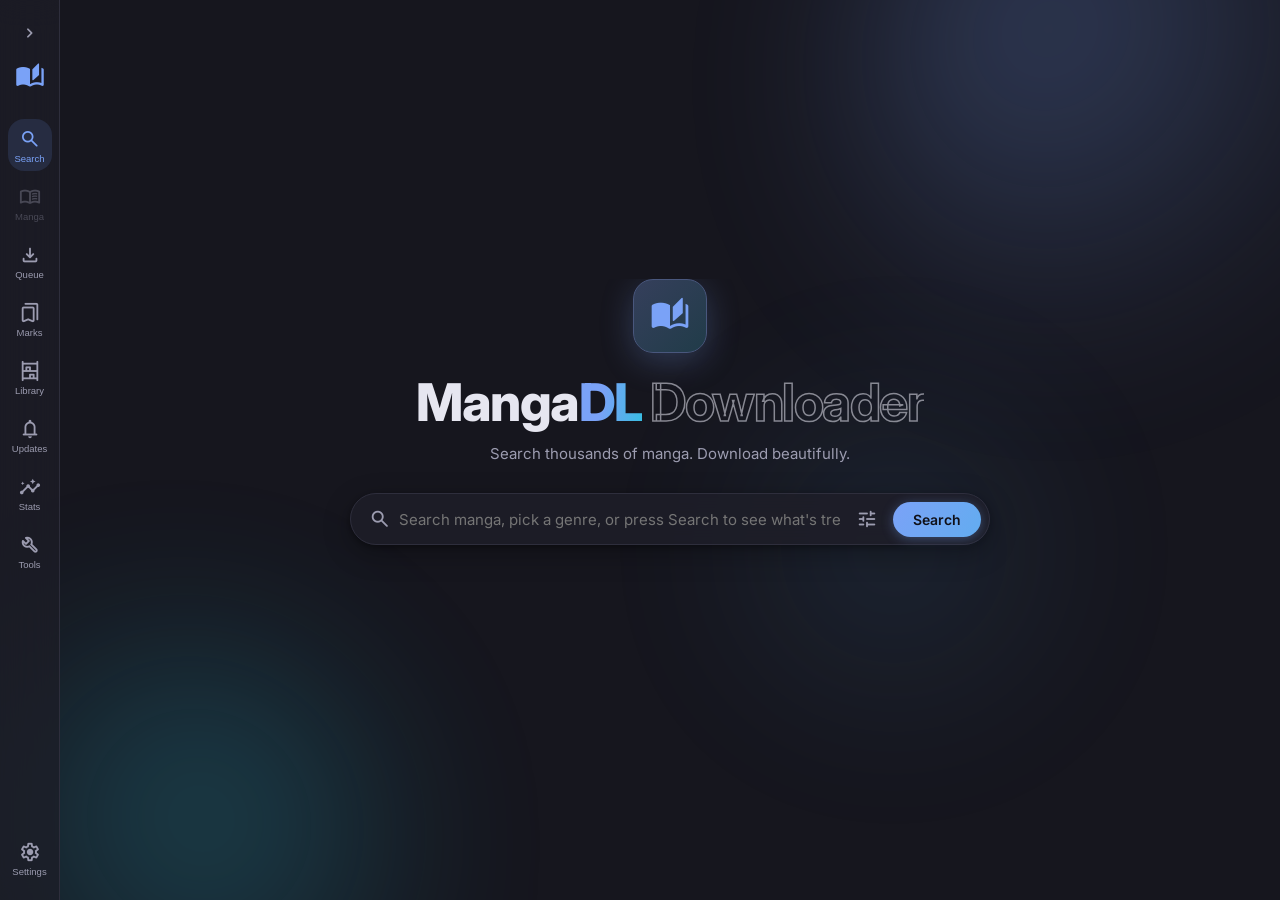
==== mangadl/gui/web/index.html @ 220485a6 "v1.4.10: make bookmark drag-and-drop actually work Dragging a bookmark did nothing. The HTML5 wiring" ====
<!DOCTYPE html>
<html lang="en" data-theme="midnight" data-accent="blue">
<head>
<meta charset="UTF-8">
<!-- Image CDNs (MangaDex especially) return a "read this at MangaDex"
     placeholder when the Referer is a file:// URL, which is exactly what
     the packaged GUI loads from. Verified: 59,480-byte placeholder vs the
     143,403-byte real cover. Sending no referrer restores the artwork. -->
<meta name="referrer" content="no-referrer">
<meta name="viewport" content="width=device-width, initial-scale=1.0">
<title>MangaDL</title>
<link rel="preconnect" href="https://fonts.googleapis.com">
<link rel="preconnect" href="https://fonts.gstatic.com" crossorigin>
<link href="https://fonts.googleapis.com/css2?family=Inter:wght@400;500;600;700;800&display=swap" rel="stylesheet">
<link href="https://fonts.googleapis.com/css2?family=Material+Symbols+Rounded:opsz,wght,FILL,GRAD@20..48,300..600,0..1,0" rel="stylesheet">
<link rel="stylesheet" href="style.css">
</head>
<body>

<!-- =============================================== LOCK SCREEN -->
<div class="lock-overlay lock-pending" id="lockOverlay">
  <div class="lock-box">
    <div class="lock-icon"><span class="material-symbols-rounded">lock</span></div>
    <h2 id="lockTitle">MangaDL is locked</h2>
    <p class="lock-sub" id="lockSub">Enter your passcode to continue</p>

    <div class="lock-field">
      <input type="password" id="lockInput" class="lock-input" placeholder="Passcode"
             autocomplete="off" spellcheck="false" autofocus>
      <button class="lock-eye" id="lockEyeBtn" type="button"
              title="Show passcode" aria-label="Show passcode">
        <span class="material-symbols-rounded" id="lockEyeIcon">visibility</span>
      </button>
    </div>
    <div class="lock-attempts hidden" id="lockAttempts"></div>

    <div class="lock-error" id="lockError"></div>
    <button class="btn btn-filled lock-btn" id="lockUnlockBtn">
      <span id="lockBtnText">Unlock</span>
    </button>
    <button class="text-btn" id="lockForgotBtn">Forgot passcode?</button>

    <div class="lock-recovery hidden" id="lockRecovery">
      <p class="lock-sub">Enter your recovery key and choose a new passcode.</p>
      <input type="text" id="recoveryKeyInput" class="lock-input"
             placeholder="XXXXX-XXXXX-XXXXX-XXXXX" autocomplete="off">
      <input type="password" id="recoveryNewInput" class="lock-input"
             placeholder="New passcode" autocomplete="off">
      <button class="btn btn-filled lock-btn" id="recoverBtn">Reset passcode</button>
      <button class="text-btn" id="recoverCancelBtn">Back</button>
    </div>
  </div>
</div>

<!-- ambient background: solid pastel-dark base + circular gradients + dot matrix -->
<div class="bg">
  <div class="bg-orb orb-1"></div>
  <div class="bg-orb orb-2"></div>
  <div class="bg-orb orb-3"></div>
  <canvas id="matrix"></canvas>
</div>

<nav class="rail" id="rail">
  <button class="rail-toggle" id="railToggle" title="Expand sidebar" aria-label="Expand sidebar">
    <span class="material-symbols-rounded">chevron_right</span>
  </button>
  <div class="rail-logo"><span class="material-symbols-rounded">auto_stories</span></div>
  <button class="rail-btn active" data-view="search" title="Search">
    <span class="material-symbols-rounded">search</span><span class="rail-label">Search</span>
  </button>
  <button class="rail-btn" data-view="manga" title="Manga" id="railManga" disabled>
    <span class="material-symbols-rounded">menu_book</span><span class="rail-label">Manga</span>
  </button>
  <button class="rail-btn" data-view="downloads" title="Downloads">
    <span class="material-symbols-rounded">download</span><span class="rail-label">Queue</span>
    <span class="rail-dot" id="railDot"></span>
  </button>
  <button class="rail-btn" data-view="bookmarks" title="Bookmarks">
    <span class="material-symbols-rounded">bookmarks</span><span class="rail-label">Marks</span>
  </button>
  <button class="rail-btn" data-view="library" title="Library">
    <span class="material-symbols-rounded">shelves</span><span class="rail-label">Library</span>
  </button>
  <button class="rail-btn" data-view="updates" title="Updates">
    <span class="material-symbols-rounded">notifications</span><span class="rail-label">Updates</span>
    <span class="rail-badge hidden" id="railUpdates">0</span>
  </button>
  <button class="rail-btn" data-view="insights" title="Insights">
    <span class="material-symbols-rounded">insights</span><span class="rail-label">Stats</span>
  </button>
  <button class="rail-btn" data-view="tools" title="Tools">
    <span class="material-symbols-rounded">build</span><span class="rail-label">Tools</span>
  </button>
  <div class="rail-spacer"></div>
  <button class="rail-btn" data-view="settings" title="Settings">
    <span class="material-symbols-rounded">settings</span><span class="rail-label">Settings</span>
  </button>
</nav>

<main class="content">

  <!-- ================================================== SEARCH VIEW -->
  <section class="view active" id="view-search">
    <div class="search-hero" id="searchHero">
      <div class="hero-title" id="heroTitle">
        <div class="hero-icon"><span class="material-symbols-rounded">auto_stories</span></div>
        <h1><span class="t-word w1">Manga</span><span class="t-word w2">DL</span> <span class="t-word w3 t-outline">Downloader</span></h1>
        <p class="subtitle">Search thousands of manga. Download beautifully.</p>
      </div>
      <div class="searchbar">
        <span class="material-symbols-rounded">search</span>
        <input id="searchInput" type="text" placeholder="Search manga, pick a genre, or press Search to see what's trending"
               autocomplete="off" spellcheck="false">
        <button class="icon-btn filter-toggle" id="filterToggle" title="Filters">
          <span class="material-symbols-rounded">tune</span>
          <span class="filter-dot hidden" id="filterDot"></span>
        </button>
        <button class="btn btn-filled" id="searchBtn">Search</button>
        <div class="suggest-box hidden" id="suggestBox"></div>
      </div>
      <div class="filters hidden" id="filtersRow">
        <select id="fSource" hidden>
          <option value="all">All sources</option>
        </select>
        <div class="filter-group">
          <span class="filter-label">Genre</span>
          <select id="fGenre">
            <option value="">Any genre</option>
          </select>
        </div>
        <div class="filter-group" id="genreMatchGroup" hidden>
          <span class="filter-label">Match</span>
          <select id="fGenreMatch">
            <option value="all">All genres</option>
            <option value="any">Any genre</option>
          </select>
        </div>
        <div class="filter-group" id="browseSortGroup" hidden>
          <span class="filter-label">Show</span>
          <select id="fBrowseSort">
            <option>Trending</option>
            <option>Popularity</option>
            <option>Latest Updates</option>
            <option>Recently Added</option>
            <option>Rating</option>
          </select>
        </div>
        <div class="filter-group" id="langGroup" hidden>
          <span class="filter-label">Language</span>
          <select id="fLanguage">
            <option value="en">English</option>
            <option value="es">Spanish</option>
            <option value="es-la">Spanish (LatAm)</option>
            <option value="fr">French</option>
            <option value="de">German</option>
            <option value="it">Italian</option>
            <option value="pt-br">Portuguese (BR)</option>
            <option value="ru">Russian</option>
            <option value="ja">Japanese</option>
            <option value="ko">Korean</option>
            <option value="zh">Chinese</option>
            <option value="id">Indonesian</option>
            <option value="vi">Vietnamese</option>
            <option value="th">Thai</option>
            <option value="ar">Arabic</option>
            <option value="pl">Polish</option>
            <option value="tr">Turkish</option>
          </select>
        </div>
        <div class="filter-group">
          <span class="filter-label">Sort</span>
          <select id="fSort">
            <option>Best Match</option>
            <option>Popularity</option>
            <option>Subscribers</option>
            <option>Recently Added</option>
            <option>Latest Updates</option>
            <option>Alphabet</option>
          </select>
          <button class="icon-btn order-btn" id="fOrder" title="Order" data-order="Ascending">
            <span class="material-symbols-rounded">arrow_upward</span>
          </button>
        </div>
        <div class="filter-group">
          <span class="filter-label">Status</span>
          <select id="fStatus">
            <option>Any</option>
            <option>Ongoing</option>
            <option>Complete</option>
            <option>Hiatus</option>
            <option>Canceled</option>
          </select>
        </div>
        <div class="filter-group">
          <span class="filter-label">Type</span>
          <select id="fType">
            <option>Any</option>
            <option>Manga</option>
            <option>Manhwa</option>
            <option>Manhua</option>
            <option>OEL</option>
          </select>
        </div>
        <div class="filter-group">
          <span class="filter-label">Official</span>
          <select id="fOfficial">
            <option>Any</option>
            <option value="True">Only official</option>
            <option value="False">Unofficial</option>
          </select>
        </div>
        <button class="text-btn" id="fReset">Reset</button>
      </div>
    </div>
    <div class="browse-head hidden" id="browseHead">
      <span class="material-symbols-rounded">local_fire_department</span>
      <span id="browseHeadText">Trending now</span>
      <div class="genre-chips" id="genreChips"></div>
    </div>
    <div class="picked-genres hidden" id="pickedGenres">
      <span class="pg-label">Genres</span>
      <div class="pg-list" id="pickedGenreList"></div>
      <button class="btn btn-tonal btn-sm" id="clearGenresBtn">Clear</button>
    </div>
    <div class="results-state" id="searchState"></div>
    <div class="results-grid" id="searchResults"></div>
    <div class="load-more-wrap">
      <button class="btn load-more hidden" id="loadMoreBtn">Load more</button>
    </div>
  </section>

  <!-- =================================================== MANGA VIEW -->
  <section class="view" id="view-manga">
    <div class="manga-loading" id="mangaLoading">
      <div class="spinner"></div>
      <p>Loading manga…</p>
    </div>

    <div class="manga-layout hidden" id="mangaLayout">
      <div class="manga-left">
        <div class="manga-cover-wrap"><img id="mangaCover" alt="cover"></div>
        <div class="manga-meta">
          <div class="title-row">
            <h2 id="mangaTitle"></h2>
            <button class="icon-btn bookmark-btn" id="watchBtn" title="Watch for new chapters">
              <span class="material-symbols-rounded" id="watchIcon">notifications_none</span>
            </button>
            <button class="icon-btn bookmark-btn" id="bookmarkBtn" title="Bookmark">
              <span class="material-symbols-rounded" id="bookmarkIcon">bookmark_add</span>
            </button>
          </div>
          <div class="source-note" id="mangaSourceNote">
            <span class="src-dot" id="mangaSourceDot"></span>
            <span class="src-text">from <b id="mangaSourceName"></b></span>
            <a class="src-link" id="mangaSourceLink" href="#" title="Open on the source site">
              <span class="material-symbols-rounded">open_in_new</span>
            </a>
          </div>
          <div class="meta-row" id="mangaAuthors"></div>
          <div class="adv-info hidden" id="mangaAdvanced"></div>
          <div class="chips" id="mangaTags"></div>
          <p class="manga-desc" id="mangaDesc"></p>
        </div>
      </div>

      <div class="manga-right">
        <div class="card">
          <div class="card-title">
            <span class="material-symbols-rounded">tune</span>
            Download options
          </div>

          <div class="opt-group">
            <label class="opt-label">Format</label>
            <div class="segmented" id="fmtSeg">
              <button data-value="cbz" class="active">CBZ</button>
              <button data-value="pdf">PDF</button>
              <button data-value="epub">EPUB</button>
              <button data-value="images">Images</button>
            </div>
          </div>

          <div class="opt-group" id="bundleGroup">
            <label class="opt-label">Bundling</label>
            <div class="segmented" id="bundleSeg">
              <button data-value="0" class="active">Single file</button>
              <button data-value="1">Per chapter</button>
              <button data-value="n">Every N chapters</button>
            </div>
            <div class="bundle-n hidden" id="bundleNWrap">
              <span class="material-symbols-rounded">library_books</span>
              <input type="number" id="bundleN" min="2" max="500" value="10">
              <span class="hint">chapters per file</span>
            </div>
          </div>

          <div class="opt-group">
            <label class="opt-label">Save to</label>
            <div class="path-row">
              <span class="material-symbols-rounded">folder</span>
              <input type="text" id="outputDir" spellcheck="false">
              <button class="icon-btn" id="browseBtn" title="Browse">
                <span class="material-symbols-rounded">folder_open</span>
              </button>
            </div>
          </div>

          <div class="dl-buttons">
            <button class="btn btn-filled btn-big" id="downloadBtn">
              <span class="material-symbols-rounded">download</span>
              <span id="downloadBtnLabel">Download all chapters</span>
            </button>
            <button class="btn btn-tonal btn-big" id="addCartBtn"
                    title="Queue this manga and keep browsing">
              <span class="material-symbols-rounded">add_shopping_cart</span>
              <span>Add to queue</span>
            </button>
          </div>
        </div>

        <div class="card">
          <div class="card-title">
            <span class="material-symbols-rounded">format_list_numbered</span>
            Chapters
            <span class="count-pill" id="chapterCount"></span>
            <span class="count-pill downloaded-pill hidden" id="downloadedCount"></span>
            <span class="flex-spacer"></span>
            <button class="text-btn" id="selectAllBtn">All</button>
            <button class="text-btn" id="selectNoneBtn">None</button>
            <button class="text-btn" id="selectNewBtn">New only</button>
            <button class="text-btn" id="selectLatestBtn">Latest</button>
            <button class="text-btn" id="selectInvertBtn" title="Invert selection">Invert</button>
          </div>
          <div class="range-row">
            <span class="material-symbols-rounded">tag</span>
            <input type="text" id="rangeInput" placeholder="Quick select: 1-20, 25, 30-40" spellcheck="false">
            <button class="btn btn-tonal" id="rangeApplyBtn">Apply</button>
          </div>
          <div class="range-row filter-row">
            <span class="material-symbols-rounded">filter_list</span>
            <input type="number" id="chMin" class="num-field" placeholder="Min" step="any">
            <span class="range-dash">to</span>
            <input type="number" id="chMax" class="num-field" placeholder="Max" step="any">
            <input type="text" id="chSearch" placeholder="Filter by name…" spellcheck="false">
            <select id="chSort" title="Sort order">
              <option value="desc">Newest first</option>
              <option value="asc">Oldest first</option>
            </select>
            <label class="mini-check" title="Hide chapters already downloaded">
              <input type="checkbox" id="chHideDl"><span>Hide downloaded</span>
            </label>
            <button class="text-btn" id="chFilterReset">Reset</button>
          </div>
          <div class="legend">
            <span class="legend-item"><span class="legend-dot dot-downloaded"></span>downloaded</span>
            <span class="legend-item"><span class="legend-dot dot-selected"></span>selected</span>
          </div>
          <div class="chapter-list" id="chapterList"></div>
        </div>
      </div>
    </div>
  </section>

  <!-- =============================================== DOWNLOADS VIEW -->
  <section class="view" id="view-downloads">
    <div class="dl-empty" id="dlEmpty">
      <span class="material-symbols-rounded">cloud_download</span>
      <p>No active downloads</p>
      <p class="hint">Pick a manga from Search to get started</p>
    </div>

    <div class="card" id="cartCard">
      <div class="card-title">
        <span class="material-symbols-rounded">shopping_cart</span>
        Download queue
        <span class="cart-count" id="cartCount">0</span>
        <button class="btn btn-tonal btn-sm cart-clear" id="cartClearBtn">
          <span class="material-symbols-rounded">clear_all</span> Clear queue
        </button>
      </div>
      <div class="cart-list" id="cartList"></div>
    </div>

    <div class="dl-active hidden" id="dlActive">
      <div class="card dl-header-card">
        <div class="dl-header">
          <div>
            <h2 id="dlTitle">–</h2>
            <p class="hint" id="dlStatus">Preparing…</p>
          </div>
          <div class="dl-actions">
            <button class="btn btn-tonal hidden" id="openFolderBtn">
              <span class="material-symbols-rounded">folder_open</span> Open folder
            </button>
            <button class="btn btn-danger" id="stopBtn">
              <span class="material-symbols-rounded">stop_circle</span> Stop
            </button>
          </div>
        </div>
        <div class="overall">
          <div class="overall-bar"><div class="overall-fill" id="overallFill"></div></div>
          <span class="overall-text" id="overallText">0 / 0</span>
        </div>
      </div>

      <div class="card">
        <div class="card-title">
          <span class="material-symbols-rounded">sync</span> Active chapters
        </div>
        <div class="active-chapters" id="activeChapters"></div>
      </div>

      <div class="card">
        <div class="card-title">
          <span class="material-symbols-rounded">receipt_long</span> Activity
        </div>
        <div class="log" id="dlLog"></div>
      </div>
    </div>
  </section>

  <!-- =============================================== BOOKMARKS VIEW -->
  <section class="view" id="view-bookmarks">
    <h1 class="view-heading"><span class="material-symbols-rounded heading-icon">bookmarks</span>Bookmarks</h1>
    <div class="dl-empty short hidden" id="bmEmpty">
      <span class="material-symbols-rounded">bookmark</span>
      <p>No bookmarks yet</p>
      <p class="hint">Open a manga and press the bookmark button</p>
    </div>
    <div class="bm-toolbar">
      <button class="btn btn-tonal btn-sm" id="newFolderBtn">
        <span class="material-symbols-rounded">create_new_folder</span> New folder
      </button>
      <span class="hint" id="bmHint">Drag a bookmark onto a folder to file it</span>
    </div>
    <div class="folder-grid" id="folderGrid"></div>
    <!-- Drop zones. Hidden until a drag begins, so they add no clutter but
         are always available the moment one starts. -->
    <div class="drop-zones" id="dropZones">
      <div class="drop-zone" id="rootDropZone">
        <span class="material-symbols-rounded">bookmarks</span>
        <span>Drop here for All bookmarks</span>
      </div>
      <div class="drop-zone" id="newFolderDropZone">
        <span class="material-symbols-rounded">create_new_folder</span>
        <span>Drop here for a new folder</span>
      </div>
    </div>
    <div class="folder-open hidden" id="folderOpen">
      <div class="fo-head">
        <button class="icon-btn" id="folderBackBtn" title="Back to all bookmarks">
          <span class="material-symbols-rounded">arrow_back</span>
        </button>
        <h2 id="folderOpenName"></h2>
        <span class="fo-count" id="folderOpenCount"></span>
        <button class="icon-btn" id="folderBlurBtn" title="Toggle blurred covers">
          <span class="material-symbols-rounded">blur_on</span>
        </button>
        <button class="icon-btn" id="folderLockBtn" title="Toggle folder lock">
          <span class="material-symbols-rounded">lock_open</span>
        </button>
        <button class="icon-btn" id="folderRenameBtn" title="Rename folder">
          <span class="material-symbols-rounded">edit</span>
        </button>
        <button class="icon-btn danger" id="folderDeleteBtn" title="Delete folder">
          <span class="material-symbols-rounded">delete</span>
        </button>
      </div>
      <div class="results-grid wide" id="folderItems"></div>
    </div>
    <div class="results-grid wide" id="bmGrid"></div>
  </section>

  <!-- ================================================= LIBRARY VIEW -->
  <section class="view" id="view-library">
    <h1 class="view-heading"><span class="material-symbols-rounded heading-icon">shelves</span>Library
      <span class="hint lib-path" id="libPath"></span>
    </h1>
    <div class="dl-empty short hidden" id="libEmpty">
      <span class="material-symbols-rounded">auto_stories</span>
      <p>Nothing downloaded yet</p>
      <p class="hint">Downloaded manga and chapters are tracked here</p>
    </div>
    <div class="lib-list" id="libList"></div>
  </section>

  <!-- ================================================ SETTINGS VIEW -->
  <!-- ================================================= UPDATES VIEW -->
  <section class="view" id="view-updates">
    <h1 class="view-heading">
      <span class="material-symbols-rounded heading-icon">notifications</span>Updates
      <button class="btn btn-filled head-action" id="checkUpdatesBtn">
        <span class="material-symbols-rounded">refresh</span>Check now
      </button>
    </h1>
    <p class="view-sub">Series you are watching. MangaDL checks every source in
      parallel and tells you what gained new chapters.</p>
    <div class="results-state" id="updatesState"></div>
    <div class="update-list" id="updatesList"></div>

    <h2 class="sub-heading">Watchlist</h2>
    <div class="watch-list" id="watchList"></div>
  </section>

  <!-- ================================================ INSIGHTS VIEW -->
  <section class="view" id="view-insights">
    <h1 class="view-heading">
      <span class="material-symbols-rounded heading-icon">insights</span>Insights
    </h1>
    <p class="view-sub">What you have downloaded, and how much of it.</p>

    <div class="stat-grid" id="insightTiles"></div>

    <div class="panel-row">
      <div class="card panel">
        <div class="card-title"><span class="material-symbols-rounded">lan</span> By source</div>
        <div class="bar-chart" id="sourceChart"></div>
      </div>
      <div class="card panel">
        <div class="card-title"><span class="material-symbols-rounded">calendar_month</span> Recent activity</div>
        <div class="spark" id="activityChart"></div>
      </div>
    </div>

    <div class="panel-row">
      <div class="card panel">
        <div class="card-title"><span class="material-symbols-rounded">local_library</span> Biggest series</div>
        <div class="rank-list" id="largestList"></div>
      </div>
      <div class="card panel">
        <div class="card-title"><span class="material-symbols-rounded">history</span> Recently downloaded</div>
        <div class="rank-list" id="recentList"></div>
      </div>
    </div>
  </section>

  <!-- =================================================== TOOLS VIEW -->
  <section class="view" id="view-tools">
    <h1 class="view-heading">
      <span class="material-symbols-rounded heading-icon">build</span>Tools
    </h1>
    <p class="view-sub">Disk maintenance, saved searches and source health.</p>

    <div class="tool-tabs" id="toolTabs">
      <button class="tool-tab active" data-tool="disk">Disk usage</button>
      <button class="tool-tab" data-tool="dupes">Duplicates</button>
      <button class="tool-tab" data-tool="orphans">Orphans</button>
      <button class="tool-tab" data-tool="moved">Moved files</button>
      <button class="tool-tab" data-tool="health">Source health</button>
      <button class="tool-tab" data-tool="history">History</button>
    </div>

    <div class="tool-panel active" id="tool-disk">
      <div class="tool-bar">
        <button class="btn" id="scanDiskBtn">
          <span class="material-symbols-rounded">hard_drive</span>Scan downloads
        </button>
        <span class="tool-note" id="diskNote"></span>
      </div>
      <div class="rank-list" id="diskList"></div>
    </div>

    <div class="tool-panel" id="tool-dupes">
      <div class="tool-bar">
        <button class="btn" id="scanDupesBtn">
          <span class="material-symbols-rounded">content_copy</span>Find duplicates
        </button>
        <span class="tool-note" id="dupeNote"></span>
      </div>
      <div class="dupe-list" id="dupeList"></div>
    </div>

    <div class="tool-panel" id="tool-orphans">
      <div class="tool-bar">
        <button class="btn" id="scanOrphansBtn">
          <span class="material-symbols-rounded">link_off</span>Find orphans
        </button>
        <span class="tool-note" id="orphanNote"></span>
      </div>
      <div class="rank-list" id="orphanList"></div>
    </div>

    <div class="tool-panel" id="tool-moved">
      <div class="tool-bar">
        <button class="btn" id="verifyLibBtn">
          <span class="material-symbols-rounded">fact_check</span>Check library
        </button>
        <button class="btn" id="findMovedBtn">
          <span class="material-symbols-rounded">travel_explore</span>Find moved folders
        </button>
        <button class="btn" id="rescanRootBtn">
          <span class="material-symbols-rounded">drive_folder_upload</span>Pick new downloads folder
        </button>
      </div>
      <p class="tool-note" style="margin:-6px 0 12px">
        Moved your downloads somewhere else? Point MangaDL at the new folder and
        it re-links the library instead of losing track of your files. Nothing
        is changed until you confirm.
      </p>
      <div class="rank-list" id="movedList"></div>
    </div>

    <div class="tool-panel" id="tool-health">
      <div class="tool-bar">
        <button class="btn" id="refreshHealthBtn">
          <span class="material-symbols-rounded">monitor_heart</span>Refresh
        </button>
        <span class="tool-note">Sources that fail repeatedly are skipped until they recover.</span>
      </div>
      <div class="rank-list" id="healthList"></div>
    </div>

    <div class="tool-panel" id="tool-history">
      <div class="tool-bar">
        <button class="btn danger" id="clearHistoryBtn">
          <span class="material-symbols-rounded">delete</span>Clear history
        </button>
        <span class="tool-note">Recent searches, newest first.</span>
      </div>
      <div class="rank-list" id="historyList"></div>
    </div>
  </section>

  <section class="view" id="view-settings">
    <h1 class="view-heading"><span class="material-symbols-rounded heading-icon">settings</span>Settings</h1>

    <!-- ------------------------------------------------ SOURCES -->
    <div class="card settings-card">
      <div class="card-title"><span class="material-symbols-rounded">lan</span> Sources &amp; ranking</div>
      <p class="hint" style="margin:-4px 0 12px">
        Drag to rank. Higher sources are preferred when the same series appears on
        several sites. Turn a source off to exclude its results entirely.
      </p>
      <ul class="source-rank" id="sourceRankList"></ul>
      <div class="setting-row">
        <div><label>Merge duplicates</label><p class="hint">Collapse the same series found on multiple sites into one result</p></div>
        <label class="switch"><input type="checkbox" id="setDedupe"><span></span></label>
      </div>
      <div class="setting-row">
        <div><label>Interleave results</label><p class="hint">Round-robin the sources instead of grouping them</p></div>
        <label class="switch"><input type="checkbox" id="setInterleave"><span></span></label>
      </div>
      <div class="setting-row">
        <div><label>Reset ranking</label><p class="hint">Restore the default order and re-enable every source</p></div>
        <button class="btn" id="resetSourcesBtn">Reset</button>
      </div>
    </div>

    <!-- ------------------------------------------------ SECURITY -->
    <div class="card settings-card">
      <div class="card-title"><span class="material-symbols-rounded">lock</span> Security</div>
      <p class="hint" style="margin:-4px 0 12px">
        A passcode gates this app's interface. It is not disk encryption — your
        downloaded files stay readable on disk.
      </p>

      <div class="setting-row">
        <div><label>App passcode</label><p class="hint" id="lockStateHint">Off</p></div>
        <label class="switch"><input type="checkbox" id="setLockEnabled"><span></span></label>
      </div>

      <div id="lockConfigRows" class="hidden">
        <div class="setting-row">
          <div><label>Auto-lock after</label><p class="hint">Lock again when idle. 0 = never</p></div>
          <div class="inline-field">
            <input type="number" id="setAutoLock" min="0" max="240" step="1" style="width:80px">
            <span class="hint">minutes</span>
          </div>
        </div>
        <div class="setting-row">
          <div><label>Lock on start</label><p class="hint">Ask for the passcode each time MangaDL opens</p></div>
          <label class="switch"><input type="checkbox" id="setLockOnStart"><span></span></label>
        </div>
        <div class="setting-row">
          <div><label>Blur covers when locked</label><p class="hint">Hide artwork behind the lock screen</p></div>
          <label class="switch"><input type="checkbox" id="setBlurCovers"><span></span></label>
        </div>
        <div class="setting-row">
          <div><label>Hint</label><p class="hint">Shown on the lock screen. Keep it vague</p></div>
          <input type="text" id="setLockHint" placeholder="optional" style="width:230px">
        </div>
        <div class="setting-row">
          <div><label>Change passcode</label><p class="hint">Requires your current passcode</p></div>
          <button class="btn" id="changePassBtn">Change</button>
        </div>
      </div>
    </div>

    <!-- ------------------------------------------------ FILTERS -->
    <div class="card settings-card">
      <div class="card-title"><span class="material-symbols-rounded">filter_alt</span> Content filters</div>
      <div class="setting-row">
        <div><label>Safe mode</label><p class="hint">Drop adult-rated results where the source reports a rating</p></div>
        <label class="switch"><input type="checkbox" id="setSafeMode"><span></span></label>
      </div>
      <div class="setting-row">
        <div><label>Hide results without covers</label><p class="hint">Usually low-quality or placeholder entries</p></div>
        <label class="switch"><input type="checkbox" id="setHideNoCover"><span></span></label>
      </div>
      <div class="setting-row">
        <div><label>Chapter count</label><p class="hint">Hide series outside this range. 0 = no limit</p></div>
        <div class="inline-field">
          <input type="number" id="setMinChapters" min="0" step="1" placeholder="Min" style="width:88px">
          <span class="range-dash">to</span>
          <input type="number" id="setMaxChapters" min="0" step="1" placeholder="Max" style="width:88px">
        </div>
      </div>
      <div class="setting-row">
        <div><label>Blocked tags</label><p class="hint">Comma separated, e.g. Doujinshi, Ecchi</p></div>
        <input type="text" id="setBlockedTags" placeholder="none" style="width:230px">
      </div>
      <div class="setting-row">
        <div><label>Blocked title words</label><p class="hint">Hide results whose title contains these</p></div>
        <input type="text" id="setBlockedTitles" placeholder="none" style="width:230px">
      </div>
    </div>

    <!-- ------------------------------------------------ STATS -->
    <div class="card settings-card">
      <div class="card-title"><span class="material-symbols-rounded">insights</span> Statistics</div>
      <div class="stat-grid" id="statGrid"></div>
      <div class="setting-row">
        <div><label>Export library</label><p class="hint">Save your library as JSON, CSV or Markdown</p></div>
        <div class="inline-field">
          <button class="btn" data-export="json">JSON</button>
          <button class="btn" data-export="csv">CSV</button>
          <button class="btn" data-export="md">Markdown</button>
        </div>
      </div>
      <div class="setting-row">
        <div><label>Import library</label><p class="hint">Merge a previously exported JSON file</p></div>
        <button class="btn" id="importLibBtn">Import</button>
      </div>
      <div class="setting-row">
        <div><label>Reset statistics</label><p class="hint">Clear all counters</p></div>
        <button class="btn danger" id="resetStatsBtn">Reset</button>
      </div>
    </div>

    <div class="card settings-card">
      <div class="card-title"><span class="material-symbols-rounded">palette</span> Appearance</div>
      <div class="setting-row">
        <div><label>Theme</label><p class="hint">Pastel dark bases and a light option</p></div>
        <div class="theme-grid" id="themeGrid">
          <button class="theme-swatch" data-theme="midnight" title="Midnight"><span class="sw" style="background:#16161e"></span>Midnight</button>
          <button class="theme-swatch" data-theme="mocha" title="Mocha"><span class="sw" style="background:#1e1e2e"></span>Mocha</button>
          <button class="theme-swatch" data-theme="forest" title="Forest"><span class="sw" style="background:#151b17"></span>Forest</button>
          <button class="theme-swatch" data-theme="plum" title="Plum"><span class="sw" style="background:#1d1520"></span>Plum</button>
          <button class="theme-swatch" data-theme="ocean" title="Ocean"><span class="sw" style="background:#0f1a20"></span>Ocean</button>
          <button class="theme-swatch" data-theme="light" title="Light"><span class="sw" style="background:#fafafa;border:1px solid #ddd"></span>Light</button>
        </div>
      </div>
      <div class="setting-row">
        <div><label>Accent</label><p class="hint">Highlight color</p></div>
        <div class="accent-grid" id="accentGrid">
          <button class="accent-dot" data-accent="blue" style="background:#7aa2f7"></button>
          <button class="accent-dot" data-accent="violet" style="background:#bb9af7"></button>
          <button class="accent-dot" data-accent="teal" style="background:#73daca"></button>
          <button class="accent-dot" data-accent="rose" style="background:#f7768e"></button>
          <button class="accent-dot" data-accent="amber" style="background:#e0af68"></button>
          <button class="accent-dot" data-accent="mint" style="background:#9ece6a"></button>
        </div>
      </div>
      <div class="setting-row">
        <div><label>Animations</label><p class="hint">Transitions, hover motion and glow</p></div>
        <label class="switch"><input type="checkbox" id="setAnimations"><span></span></label>
      </div>
      <div class="setting-row">
        <div><label>Square corners</label><p class="hint">Turn off all corner rounding</p></div>
        <label class="switch"><input type="checkbox" id="setCorners"><span></span></label>
      </div>
      <div class="setting-row">
        <div><label>Dot matrix background</label><p class="hint">Animated ambient dots behind the UI</p></div>
        <label class="switch"><input type="checkbox" id="setMatrix"><span></span></label>
      </div>
    </div>

    <div class="card settings-card">
      <div class="card-title"><span class="material-symbols-rounded">folder</span> Downloads</div>
      <div class="setting-row">
        <div><label>Output directory</label><p class="hint">Where manga folders are created</p></div>
        <div class="path-row slim">
          <input type="text" id="setOutputDir" spellcheck="false">
          <button class="icon-btn" id="setBrowseBtn"><span class="material-symbols-rounded">folder_open</span></button>
        </div>
      </div>
      <div class="setting-row">
        <div><label>Default format</label><p class="hint">Used for new downloads</p></div>
        <div class="segmented small" id="setFmtSeg">
          <button data-value="cbz">CBZ</button>
          <button data-value="pdf">PDF</button>
          <button data-value="epub">EPUB</button>
          <button data-value="images">Images</button>
        </div>
      </div>
      <div class="setting-row">
        <div><label>Keep raw images</label><p class="hint">Keep page images after packaging</p></div>
        <label class="switch"><input type="checkbox" id="setKeepImages"><span></span></label>
      </div>
      <div class="setting-row">
        <div><label>Open folder when done</label><p class="hint">Open the manga folder after a download finishes</p></div>
        <label class="switch"><input type="checkbox" id="setOpenWhenDone"><span></span></label>
      </div>
      <div class="setting-row">
        <div><label>Confirm large downloads</label><p class="hint">Ask before downloading many chapters</p></div>
        <label class="switch"><input type="checkbox" id="setConfirmLarge"><span></span></label>
      </div>
      <div class="setting-row">
        <div><label>Large download threshold</label><p class="hint">Chapters that count as "large"</p></div>
        <div class="stepper" data-target="setLargeThreshold" data-step="25">
          <button class="icon-btn step-down"><span class="material-symbols-rounded">remove</span></button>
          <input type="number" id="setLargeThreshold" min="25" max="1000" step="25" value="100">
          <button class="icon-btn step-up"><span class="material-symbols-rounded">add</span></button>
        </div>
      </div>
    </div>

    <div class="card settings-card">
      <div class="card-title"><span class="material-symbols-rounded">badge</span> File naming</div>
      <p class="hint naming-hint">Placeholders: <code>{title}</code>, <code>{chapter}</code>, <code>{start}</code>, <code>{end}</code>. Extension is added automatically.</p>
      <div class="setting-row">
        <div><label>Single file</label><p class="hint">Everything bundled into one file</p></div>
        <div class="path-row slim"><input type="text" id="setNameSingle" spellcheck="false" placeholder="{title}"></div>
      </div>
      <div class="setting-row">
        <div><label>Per chapter</label><p class="hint">One file per chapter</p></div>
        <div class="path-row slim"><input type="text" id="setNameChapter" spellcheck="false" placeholder="{title} - Chapter {chapter}"></div>
      </div>
      <div class="setting-row">
        <div><label>Chapter range</label><p class="hint">Bundles of N chapters</p></div>
        <div class="path-row slim"><input type="text" id="setNameRange" spellcheck="false" placeholder="{title} - Chapters {start}-{end}"></div>
      </div>
      <div class="setting-row">
        <div><label>Preview</label><p class="hint" id="namingPreview"></p></div>
      </div>
    </div>

    <div class="card settings-card">
      <div class="card-title"><span class="material-symbols-rounded">import_contacts</span> Reader</div>
      <div class="setting-row">
        <div><label>Reader executable</label><p class="hint">Path to Readest (or any reader). Used by the "open in reader" button in Library. Empty = system default app.</p></div>
        <div class="path-row slim">
          <input type="text" id="setReaderPath" spellcheck="false" placeholder="e.g. C:\Program Files\Readest\Readest.exe">
          <button class="icon-btn" id="setReaderBrowseBtn"><span class="material-symbols-rounded">file_open</span></button>
        </div>
      </div>
    </div>

    <div class="card settings-card">
      <div class="card-title"><span class="material-symbols-rounded">speed</span> Performance</div>
      <div class="setting-row">
        <div><label>Result columns</label><p class="hint">0 = fit automatically to the window</p></div>
        <div class="stepper" data-target="setColumns">
          <button class="icon-btn step-down"><span class="material-symbols-rounded">remove</span></button>
          <input type="number" id="setColumns" min="0" max="14" value="0">
          <button class="icon-btn step-up"><span class="material-symbols-rounded">add</span></button>
        </div>
      </div>
      <div class="setting-row">
        <div><label>Advanced info</label><p class="hint">Show year, status, authors and demographic on the manga page</p></div>
        <label class="switch"><input type="checkbox" id="setAdvanced"><span></span></label>
      </div>
      <div class="setting-row">
        <div><label>Strict chapter range</label><p class="hint">Also hide results whose chapter count is unknown</p></div>
        <label class="switch"><input type="checkbox" id="setStrictRange"><span></span></label>
      </div>
      <div class="setting-row">
        <div><label>Concurrent manga</label><p class="hint">Separate manga downloading at once (1–5)</p></div>
        <div class="stepper" data-target="setMaxJobs">
          <button class="icon-btn step-down"><span class="material-symbols-rounded">remove</span></button>
          <input type="number" id="setMaxJobs" min="1" max="5" value="2">
          <button class="icon-btn step-up"><span class="material-symbols-rounded">add</span></button>
        </div>
      </div>
      <div class="setting-row">
        <div><label>Concurrent chapters</label><p class="hint">Chapters downloaded in parallel (1–8)</p></div>
        <div class="stepper" data-target="setChapterWorkers">
          <button class="icon-btn step-down"><span class="material-symbols-rounded">remove</span></button>
          <input type="number" id="setChapterWorkers" min="1" max="8" value="3">
          <button class="icon-btn step-up"><span class="material-symbols-rounded">add</span></button>
        </div>
      </div>
      <div class="setting-row">
        <div><label>Images per chapter</label><p class="hint">Parallel image downloads (1–10)</p></div>
        <div class="stepper" data-target="setImageWorkers">
          <button class="icon-btn step-down"><span class="material-symbols-rounded">remove</span></button>
          <input type="number" id="setImageWorkers" min="1" max="10" value="6">
          <button class="icon-btn step-up"><span class="material-symbols-rounded">add</span></button>
        </div>
      </div>
      <div class="setting-row">
        <div><label>Delay between chapters</label><p class="hint">Seconds; increase if rate limited</p></div>
        <div class="stepper" data-target="setDelay">
          <button class="icon-btn step-down"><span class="material-symbols-rounded">remove</span></button>
          <input type="number" id="setDelay" min="0" max="10" step="0.5" value="0.5">
          <button class="icon-btn step-up"><span class="material-symbols-rounded">add</span></button>
        </div>
      </div>
      <div class="setting-row">
        <div><label>Retries per image</label><p class="hint">Attempts before a page is marked failed (1–10)</p></div>
        <div class="stepper" data-target="setRetries">
          <button class="icon-btn step-down"><span class="material-symbols-rounded">remove</span></button>
          <input type="number" id="setRetries" min="1" max="10" value="5">
          <button class="icon-btn step-up"><span class="material-symbols-rounded">add</span></button>
        </div>
      </div>
    </div>

    <div class="card settings-card">
      <div class="card-title"><span class="material-symbols-rounded">description</span> Logs</div>
      <div class="setting-row">
        <div><label>Log file</label><p class="hint" id="logInfo">~/.mangadl/logs/mangadl.log</p></div>
        <div class="log-actions">
          <button class="btn btn-tonal" id="exportLogBtn"><span class="material-symbols-rounded">download</span> Export log</button>
          <button class="icon-btn" id="clearLogBtn" title="Clear log"><span class="material-symbols-rounded">delete</span></button>
        </div>
      </div>
    </div>

    <div class="card settings-card">
      <div class="card-title"><span class="material-symbols-rounded">database</span> Data</div>
      <div class="setting-row">
        <div><label>Library file</label><p class="hint" id="dataLibPath">~/.mangadl/library.json</p></div>
        <button class="btn btn-tonal" id="clearLibBtn"><span class="material-symbols-rounded">delete</span> Clear library</button>
      </div>
      <div class="setting-row">
        <div><label>Bookmarks file</label><p class="hint">~/.mangadl/bookmarks.json</p></div>
        <button class="btn btn-tonal" id="clearBmBtn"><span class="material-symbols-rounded">delete</span> Clear bookmarks</button>
      </div>
    </div>

    <div class="card settings-card">
      <div class="card-title">
        <span class="material-symbols-rounded">keyboard</span> Keyboard shortcuts
      </div>
      <p class="hint settings-note">
        Shortcuts are ignored while you are typing in a field, and while the
        lock screen is up.
      </p>
      <div class="sc-body" id="settingsShortcuts"></div>
    </div>

    <div class="settings-save">
      <button class="btn btn-filled" id="saveSettingsBtn">
        <span class="material-symbols-rounded">save</span> Save settings
      </button>
      <span class="hint saved-flash hidden" id="savedFlash">Saved</span>
    </div>
  </section>

</main>

<div class="toast hidden" id="toast"></div>

<!-- crash-resume banner -->
<div class="resume-banner hidden" id="resumeBanner">
  <span class="material-symbols-rounded rb-icon">history</span>
  <div class="rb-text">
    <strong>Interrupted download found</strong>
    <span id="resumeInfo"></span>
  </div>
  <button class="btn btn-filled btn-mini" id="resumeYesBtn">
    <span class="material-symbols-rounded">resume</span> Resume
  </button>
  <button class="btn btn-tonal btn-mini" id="resumeNoBtn">Dismiss</button>
</div>

<div class="modal-backdrop hidden" id="modalBackdrop">
  <div class="modal">
    <div class="modal-title" id="modalTitle">Confirm</div>
    <div class="modal-body" id="modalBody"></div>
    <input type="text" class="modal-input hidden" id="modalInput">
    <div class="modal-actions">
      <button class="btn btn-tonal" id="modalCancel">Cancel</button>
      <button class="btn btn-filled" id="modalOk">Continue</button>
    </div>
  </div>
</div>

<!-- ============================================ FOLDER PICKER -->
<div class="fp-overlay hidden" id="folderPicker">
  <div class="fp-panel">
    <div class="fp-head">
      <span class="material-symbols-rounded">folder</span>
      <h2 id="fpTitle">Save bookmark to</h2>
    </div>
    <div class="fp-list" id="fpList"></div>
    <div class="fp-new">
      <input type="text" id="fpNewName" placeholder="New folder name">
      <button class="btn btn-tonal btn-sm" id="fpCreate">Create</button>
    </div>
    <div class="fp-actions">
      <button class="btn btn-tonal" id="fpCancel">Cancel</button>
      <button class="btn btn-filled" id="fpRoot">Just bookmark it</button>
    </div>
  </div>
</div>

<!-- =============================================== SHORTCUTS -->
<div class="sc-overlay hidden" id="shortcutsOverlay">
  <div class="sc-panel">
    <div class="sc-head">
      <span class="material-symbols-rounded">keyboard</span>
      <h2>Keyboard shortcuts</h2>
      <button class="icon-btn" id="shortcutsClose" title="Close">
        <span class="material-symbols-rounded">close</span>
      </button>
    </div>
    <div class="sc-body" id="shortcutsBody"></div>
    <p class="sc-foot">Shortcuts are ignored while typing in a field.</p>
  </div>
</div>

<script src="dropdown.js"></script>
<script src="app.js"></script>
</body>
</html>
---- mangadl/gui/web/style.css ----
/* MangaDL - pastel dark UI with ambient gradients */

:root {
  /* Radius scale. Corner rounding had drifted to 13 different ad-hoc values
     (6, 7, 8, 9, 10, 12, 13, 14px...), which read as inconsistent across
     settings. Everything now snaps to these four steps. */
  --radius-sm: 8px;    /* chips, small inputs, list rows */
  --radius-md: 12px;   /* buttons, fields, tiles */
  --radius-lg: 16px;   /* cards, panels */
  --radius-xl: 20px;   /* modals, overlays */
  --radius: var(--radius-lg);

  /* Content width ceilings. Views used to sit in a fixed 1080px column and
     centre themselves, which wasted 42% of the content area at 1920px and
     57% at 2560px while never showing more than 6 columns of results. These
     are ceilings, not fixed widths: content now fills the window and gains
     columns, but stays readable on an ultra-wide monitor. */
  --content-max: 2200px;      /* card grids -- gain columns freely */
  --content-wide: 1400px;     /* lists and the download panel */
  --content-narrow: 980px;    /* settings forms, kept scannable */

  --dur: .18s;
}

/* ------------------------------------------------------------- themes */
/* Pastel-dark solid bases; orbs derive from the accent color. */

[data-theme="midnight"] {
  --bg: #16161e; --surface: #1e1e28; --surface-2: #262632; --border: #2e2e3c;
  --text: #e6e6f0; --text-2: #9c9cb0;
  --shadow: 0 2px 6px rgba(0,0,0,.35), 0 8px 28px rgba(0,0,0,.28);
  --matrix-dot: 255,255,255;
}
[data-theme="mocha"] {
  --bg: #1e1e2e; --surface: #27273a; --surface-2: #303048; --border: #3a3a52;
  --text: #cdd6f4; --text-2: #9aa0c0;
  --shadow: 0 2px 6px rgba(0,0,0,.35), 0 8px 28px rgba(0,0,0,.28);
  --matrix-dot: 205,214,244;
}
[data-theme="forest"] {
  --bg: #151b17; --surface: #1d2620; --surface-2: #26332a; --border: #2f4034;
  --text: #dcebe0; --text-2: #93a998;
  --shadow: 0 2px 6px rgba(0,0,0,.35), 0 8px 28px rgba(0,0,0,.28);
  --matrix-dot: 220,235,224;
}
[data-theme="plum"] {
  --bg: #1d1520; --surface: #271d2c; --surface-2: #322538; --border: #3e2f45;
  --text: #ecdff0; --text-2: #a992b3;
  --shadow: 0 2px 6px rgba(0,0,0,.35), 0 8px 28px rgba(0,0,0,.28);
  --matrix-dot: 236,223,240;
}
[data-theme="ocean"] {
  --bg: #0f1a20; --surface: #16242c; --surface-2: #1e2f3a; --border: #273b48;
  --text: #d9e8f0; --text-2: #8fa8b8;
  --shadow: 0 2px 6px rgba(0,0,0,.35), 0 8px 28px rgba(0,0,0,.28);
  --matrix-dot: 217,232,240;
}
[data-theme="light"] {
  --bg: #fafafa; --surface: #ffffff; --surface-2: #f0f1f4; --border: #e3e5e9;
  --text: #1c1d1f; --text-2: #5f6368;
  --shadow: 0 1px 3px rgba(0,0,0,.07), 0 4px 14px rgba(0,0,0,.05);
  --matrix-dot: 30,30,40;
}

/* ------------------------------------------------------------- accents */

[data-accent="blue"]   { --accent: #7aa2f7; --accent-2: #2ac3de; }
[data-accent="violet"] { --accent: #bb9af7; --accent-2: #7aa2f7; }
[data-accent="teal"]   { --accent: #73daca; --accent-2: #7aa2f7; }
[data-accent="rose"]   { --accent: #f7768e; --accent-2: #bb9af7; }
[data-accent="amber"]  { --accent: #e0af68; --accent-2: #f7768e; }
[data-accent="mint"]   { --accent: #9ece6a; --accent-2: #73daca; }

[data-theme="light"] { --accent-text: #ffffff; }
:root, [data-theme] { --accent-text: #101018; }
[data-theme="light"][data-accent="blue"]   { --accent: #2962ff; --accent-2: #00b0ff; --accent-text: #fff; }
[data-theme="light"][data-accent="violet"] { --accent: #7c4dff; --accent-2: #2962ff; --accent-text: #fff; }
[data-theme="light"][data-accent="teal"]   { --accent: #00897b; --accent-2: #2962ff; --accent-text: #fff; }
[data-theme="light"][data-accent="rose"]   { --accent: #e91e63; --accent-2: #7c4dff; --accent-text: #fff; }
[data-theme="light"][data-accent="amber"]  { --accent: #ef6c00; --accent-2: #e91e63; --accent-text: #fff; }
[data-theme="light"][data-accent="mint"]   { --accent: #2e7d32; --accent-2: #00897b; --accent-text: #fff; }

:root {
  --accent-soft: color-mix(in srgb, var(--accent) 16%, var(--bg));
  --danger: #f38ba8;
  --danger-soft: color-mix(in srgb, #f38ba8 16%, var(--bg));
  --ok: #a6e3a1;
  --ok-soft: color-mix(in srgb, #a6e3a1 14%, var(--surface));
}
[data-theme="light"] {
  --danger: #d32f2f; --ok: #2e7d32;
  --danger-soft: color-mix(in srgb, #d32f2f 10%, var(--bg));
  --ok-soft: color-mix(in srgb, #2e7d32 10%, var(--surface));
}

/* no-animation mode */
[data-anim="off"] * { transition: none !important; animation: none !important; }

* { margin: 0; padding: 0; box-sizing: border-box; }
html, body { height: 100%; }

body {
  font-family: 'Inter', system-ui, -apple-system, sans-serif;
  background: var(--bg);
  color: var(--text);
  display: flex;
  overflow: hidden;
  font-size: 14px;
  -webkit-font-smoothing: antialiased;
}

.material-symbols-rounded {
  font-variation-settings: 'FILL' 0, 'wght' 400, 'GRAD' 0, 'opsz' 24;
  font-size: 22px;
  user-select: none;
}

.hidden { display: none !important; }
.flex-spacer { flex: 1; }
.hint { color: var(--text-2); font-size: 12.5px; }

/* ------------------------------------------------- ambient background */

.bg { position: fixed; inset: 0; z-index: 0; pointer-events: none; overflow: hidden; }

.bg-orb {
  position: absolute;
  border-radius: 50%;
  filter: blur(90px);
  opacity: .30;
  will-change: transform;
}
[data-theme="light"] .bg-orb { opacity: .14; }

.orb-1 {
  width: 560px; height: 560px;
  top: -180px; right: -120px;
  background: radial-gradient(circle at 35% 35%, var(--accent), transparent 70%);
  animation: drift-1 26s ease-in-out infinite alternate;
}
.orb-2 {
  width: 480px; height: 480px;
  bottom: -200px; left: -80px;
  background: radial-gradient(circle at 60% 40%, var(--accent-2), transparent 70%);
  animation: drift-2 32s ease-in-out infinite alternate;
}
.orb-3 {
  width: 380px; height: 380px;
  top: 40%; left: 55%;
  background: radial-gradient(circle at 50% 50%, color-mix(in srgb, var(--accent) 60%, var(--accent-2)), transparent 72%);
  opacity: .16;
  animation: drift-3 40s ease-in-out infinite alternate;
}
@keyframes drift-1 { to { transform: translate(-70px, 60px) scale(1.12); } }
@keyframes drift-2 { to { transform: translate(80px, -50px) scale(1.08); } }
@keyframes drift-3 { to { transform: translate(-60px, -80px) scale(1.15); } }

#matrix { position: absolute; inset: 0; width: 100%; height: 100%; }

.rail, .content { position: relative; z-index: 1; }

/* ------------------------------------------------------------- nav rail */

.rail {
  /* Narrow by default: the labels cost 24px of width on every screen.
     Expanding widens it and reveals the labels inline. */
  width: 60px;
  flex-shrink: 0;
  transition: width .18s cubic-bezier(.2,.7,.3,1);
  overflow: hidden;
  background: color-mix(in srgb, var(--surface) 72%, transparent);
  backdrop-filter: blur(14px);
  border-right: 1px solid var(--border);
  display: flex;
  flex-direction: column;
  align-items: center;
  padding: 16px 0;
  gap: 6px;
}

.rail-logo { color: var(--accent); margin-bottom: 18px; }
.rail-logo .material-symbols-rounded { font-size: 30px; font-variation-settings: 'FILL' 1; }

.rail-btn {
  width: 44px;
  padding: 9px 0 7px;
  border: none;
  background: transparent;
  color: var(--text-2);
  border-radius: var(--radius-lg);
  cursor: pointer;
  display: flex;
  flex-direction: column;
  align-items: center;
  gap: 3px;
  position: relative;
  transition: background var(--dur), color var(--dur), transform var(--dur);
}
.rail-btn:hover:not(:disabled) { background: var(--surface-2); transform: translateY(-1px); }
.rail-btn.active { color: var(--accent); background: var(--accent-soft); }
.rail-btn.active .material-symbols-rounded { font-variation-settings: 'FILL' 1; }
.rail-btn:disabled { opacity: .35; cursor: default; }
.rail-label { font-size: 11px; font-weight: 500; }
.rail-spacer { flex: 1; }

.rail-dot {
  position: absolute;
  top: 8px; right: 14px;
  width: 8px; height: 8px;
  border-radius: 50%;
  background: var(--accent);
  opacity: 0;
  transition: opacity .2s;
}
.rail-dot.on { opacity: 1; animation: pulse 1.6s infinite; }
@keyframes pulse { 50% { transform: scale(1.35); opacity: .55; } }

/* --------------------------------------------------------------- views */

.content { flex: 1; overflow: hidden; }

.view {
  position: absolute;
  inset: 0;
  overflow-y: auto;
  padding: 32px 40px;
  opacity: 0;
  pointer-events: none;
  transform: translateY(10px) scale(.995);
  transition: opacity .22s ease, transform .22s ease;
}
.view.active { opacity: 1; pointer-events: auto; transform: none; }

.view-heading {
  font-size: 24px; font-weight: 700; margin-bottom: 22px;
  display: flex; align-items: center; gap: 12px;
}
.heading-icon { color: var(--accent); font-size: 26px; }
.lib-path { font-weight: 400; margin-left: 6px; }

.gradient-text {
  background: linear-gradient(100deg, var(--accent), var(--accent-2));
  -webkit-background-clip: text;
  background-clip: text;
  -webkit-text-fill-color: transparent;
}

/* ------------------------------------------------------------- buttons */

.btn {
  display: inline-flex;
  align-items: center;
  gap: 8px;
  border: none;
  border-radius: 999px;
  padding: 9px 20px;
  font: inherit;
  font-weight: 600;
  cursor: pointer;
  transition: filter var(--dur), transform .06s, box-shadow var(--dur);
}
.btn:active { transform: scale(.97); }
.btn .material-symbols-rounded { font-size: 19px; }

.btn-filled {
  background: linear-gradient(120deg, var(--accent), color-mix(in srgb, var(--accent) 70%, var(--accent-2)));
  color: var(--accent-text);
  box-shadow: 0 2px 12px color-mix(in srgb, var(--accent) 35%, transparent);
}
.btn-filled:hover { filter: brightness(1.1); box-shadow: 0 4px 18px color-mix(in srgb, var(--accent) 45%, transparent); }
.btn-filled:disabled { opacity: .5; cursor: default; box-shadow: none; }
.btn-tonal { background: var(--accent-soft); color: var(--accent); }
.btn-danger { background: var(--danger-soft); color: var(--danger); }
.btn-big { width: 100%; justify-content: center; padding: 13px; font-size: 15px; margin-top: 4px; }

.icon-btn {
  border: none;
  background: transparent;
  color: var(--text-2);
  width: 36px; height: 36px;
  border-radius: 50%;
  cursor: pointer;
  display: inline-flex;
  align-items: center;
  justify-content: center;
  transition: background var(--dur), color var(--dur), transform var(--dur);
}
.icon-btn:hover { background: var(--surface-2); color: var(--text); transform: scale(1.06); }

.text-btn {
  border: none;
  background: transparent;
  color: var(--accent);
  font: inherit;
  font-weight: 600;
  font-size: 13px;
  cursor: pointer;
  padding: 5px 10px;
  border-radius: var(--radius-sm);
  transition: background var(--dur);
}
.text-btn:hover { background: var(--accent-soft); }

/* -------------------------------------------------------------- search */

/* Hero: vertically centered; compacts to the top once a search runs. */
.search-hero {
  display: flex;
  flex-direction: column;
  align-items: center;
  justify-content: center;
  min-height: calc(100vh - 140px);
  text-align: center;
  transition: min-height .45s cubic-bezier(.5,0,.2,1);
}
.search-hero.compact { min-height: 0; padding: 4px 0 22px; }

.hero-title {
  max-height: 400px;
  opacity: 1;
  transform: none;
  transition: max-height .45s cubic-bezier(.5,0,.2,1), opacity .3s ease,
              transform .45s cubic-bezier(.5,0,.2,1), margin .45s ease;
  overflow: hidden;
  margin-bottom: 30px;
}
/* Title disappears when results are showing */
.search-hero.compact .hero-title {
  max-height: 0;
  opacity: 0;
  transform: translateY(-18px) scale(.92);
  margin-bottom: 0;
  pointer-events: none;
}

.hero-icon {
  width: 74px; height: 74px;
  margin: 0 auto 22px;
  border-radius: var(--radius-xl);
  background: linear-gradient(135deg,
    color-mix(in srgb, var(--accent) 25%, var(--surface)),
    color-mix(in srgb, var(--accent-2) 18%, var(--surface)));
  border: 1px solid color-mix(in srgb, var(--accent) 35%, var(--border));
  display: flex; align-items: center; justify-content: center;
  color: var(--accent);
  box-shadow: 0 8px 32px color-mix(in srgb, var(--accent) 25%, transparent);
  animation: float-slow 5s ease-in-out infinite;
}
.hero-icon .material-symbols-rounded { font-size: 40px; font-variation-settings: 'FILL' 1; }
@keyframes float-slow { 50% { transform: translateY(-7px); } }

.hero-title h1 {
  font-size: clamp(34px, 4.6vw, 52px);
  font-weight: 800;
  letter-spacing: -1.5px;
  line-height: 1.06;
}
.t-word { display: inline-block; animation: word-in .6s cubic-bezier(.2,.7,.3,1.2) backwards; }
.w1 { animation-delay: .05s; color: var(--text); }
.w2 {
  animation-delay: .15s;
  background: linear-gradient(100deg, var(--accent) 20%, var(--accent-2) 60%, var(--accent) 100%);
  background-size: 200% auto;
  -webkit-background-clip: text; background-clip: text;
  -webkit-text-fill-color: transparent;
  animation: word-in .6s cubic-bezier(.2,.7,.3,1.2) .15s backwards,
             shine 6s linear 1.2s infinite;
}
@keyframes shine { to { background-position: 200% center; } }
.w3 { animation-delay: .25s; }
.t-outline {
  color: transparent;
  -webkit-text-stroke: 1.5px color-mix(in srgb, var(--text) 55%, transparent);
  font-weight: 700;
}
@keyframes word-in { from { opacity: 0; transform: translateY(22px); } }

.subtitle { color: var(--text-2); margin-top: 14px; font-size: 15px; animation: word-in .6s ease .38s backwards; }

.searchbar {
  width: min(640px, 92%);
  display: flex;
  align-items: center;
  gap: 8px;
  background: color-mix(in srgb, var(--surface) 88%, transparent);
  backdrop-filter: blur(10px);
  border: 1px solid var(--border);
  border-radius: 999px;
  padding: 7px 8px 7px 18px;
  box-shadow: var(--shadow);
  transition: border-color var(--dur), box-shadow var(--dur);
  animation: word-in .6s ease .45s backwards;
}
.searchbar:focus-within {
  border-color: var(--accent);
  box-shadow: 0 0 0 3px color-mix(in srgb, var(--accent) 18%, transparent), var(--shadow);
}
.searchbar > .material-symbols-rounded { color: var(--text-2); }
.searchbar input {
  flex: 1;
  border: none;
  outline: none;
  background: transparent;
  font: inherit;
  font-size: 15px;
  color: var(--text);
}

.filter-toggle { position: relative; }
.filter-toggle.on { color: var(--accent); background: var(--accent-soft); }
.filter-dot {
  position: absolute; top: 5px; right: 5px;
  width: 7px; height: 7px; border-radius: 50%;
  background: var(--accent);
}

/* filters row */
.filters {
  width: min(760px, 94%);
  display: flex;
  align-items: center;
  justify-content: center;
  gap: 14px;
  flex-wrap: wrap;
  margin-top: 14px;
  animation: filters-in .28s cubic-bezier(.2,.7,.3,1);
}
@keyframes filters-in { from { opacity: 0; transform: translateY(-8px); } }
.filter-group {
  display: inline-flex;
  align-items: center;
  gap: 8px;
  background: color-mix(in srgb, var(--surface) 88%, transparent);
  border: 1px solid var(--border);
  border-radius: 999px;
  padding: 4px 6px 4px 14px;
}
.filter-label { font-size: 12px; font-weight: 600; color: var(--text-2); text-transform: uppercase; letter-spacing: .5px; }
.filters select {
  border: none;
  background: transparent;
  color: var(--text);
  font: inherit;
  font-size: 13px;
  font-weight: 600;
  outline: none;
  cursor: pointer;
  padding: 6px 2px;
  appearance: none;
}
.filters select option { background: var(--surface); color: var(--text); }
.order-btn { width: 30px; height: 30px; }
.order-btn .material-symbols-rounded { font-size: 18px; transition: transform .25s cubic-bezier(.2,.7,.3,1.3); }
.order-btn.desc .material-symbols-rounded { transform: rotate(180deg); }

.results-state { text-align: center; color: var(--text-2); padding: 12px; }

/* Fill the window instead of sitting in a 1080px column. Measured before
   this change: at 1920px the grid used 1080px and left 42% of the content
   area empty; at 2560px it left 57% empty, still showing only 6 columns.
   The cap is now a generous ceiling rather than a fixed width, so wide
   screens gain columns while ultra-wide monitors do not stretch covers
   into a single unreadable row. */
.results-grid {
  display: grid;
  /* --grid-cols is set only when the user pins a column count in Settings;
     otherwise the responsive auto-fill applies. */
  grid-template-columns: var(--grid-cols, repeat(auto-fill, minmax(150px, 1fr)));
  gap: 18px;
  width: 100%;
  max-width: var(--content-max, 2200px);
  margin: 0;
  padding-bottom: 40px;
}
.results-grid.wide { max-width: none; }

.result-card {
  background: var(--surface);
  border: 1px solid var(--border);
  border-radius: var(--radius);
  overflow: hidden;
  cursor: pointer;
  transition: transform .2s cubic-bezier(.2,.8,.3,1.1), box-shadow .2s, border-color .2s;
  animation: card-in .35s ease backwards;
  position: relative;
}
.result-card:nth-child(-n+18) { animation-delay: calc(var(--i, 0) * 30ms); }
@keyframes card-in { from { opacity: 0; transform: translateY(14px); } }
.result-card:hover {
  transform: translateY(-4px);
  box-shadow: var(--shadow), 0 0 0 1px var(--accent);
  border-color: var(--accent);
}
.result-card img {
  width: 100%;
  aspect-ratio: 5 / 7;
  object-fit: cover;
  display: block;
  background: var(--surface-2);
}
.result-card .rc-title {
  padding: 10px 12px;
  font-weight: 600;
  font-size: 13px;
  line-height: 1.35;
  display: -webkit-box;
  -webkit-line-clamp: 2;
  -webkit-box-orient: vertical;
  overflow: hidden;
  min-height: 46px;
}
.result-card .rc-remove {
  position: absolute;
  top: 8px; right: 8px;
  background: color-mix(in srgb, var(--bg) 72%, transparent);
  backdrop-filter: blur(6px);
  opacity: 0;
  transition: opacity var(--dur);
}
.result-card:hover .rc-remove { opacity: 1; }

/* --------------------------------------------------------------- manga */

.manga-loading {
  height: 60vh;
  display: flex;
  flex-direction: column;
  align-items: center;
  justify-content: center;
  gap: 16px;
  color: var(--text-2);
}

.spinner {
  width: 34px; height: 34px;
  border: 3px solid var(--surface-2);
  border-top-color: var(--accent);
  border-radius: 50%;
  animation: spin .8s linear infinite;
}
@keyframes spin { to { transform: rotate(360deg); } }

.manga-layout {
  display: grid;
  grid-template-columns: 300px 1fr;
  gap: 28px;
  width: 100%;
  max-width: var(--content-max, 2200px);
  margin: 0;
  animation: card-in .3s ease;
}

.manga-cover-wrap {
  border-radius: var(--radius);
  overflow: hidden;
  box-shadow: var(--shadow);
  background: var(--surface-2);
}
.manga-cover-wrap img { width: 100%; display: block; }

.manga-meta { margin-top: 18px; }
.title-row { display: flex; align-items: flex-start; gap: 8px; }
.title-row h2 { font-size: 21px; line-height: 1.25; letter-spacing: -.3px; flex: 1; }
.bookmark-btn.on { color: var(--accent); }
.bookmark-btn.on .material-symbols-rounded { font-variation-settings: 'FILL' 1; }
.meta-row { color: var(--text-2); margin-top: 6px; font-size: 13px; }

.chips { display: flex; flex-wrap: wrap; gap: 6px; margin-top: 12px; }
.chip {
  background: var(--surface-2);
  color: var(--text-2);
  padding: 4px 11px;
  border-radius: 999px;
  font-size: 12px;
  font-weight: 500;
}
.chip.status { background: var(--accent-soft); color: var(--accent); }

.manga-desc {
  margin-top: 14px;
  color: var(--text-2);
  font-size: 13px;
  line-height: 1.6;
  display: -webkit-box;
  -webkit-line-clamp: 8;
  -webkit-box-orient: vertical;
  overflow: hidden;
}

.manga-right { display: flex; flex-direction: column; gap: 20px; padding-bottom: 40px; }

.card {
  background: color-mix(in srgb, var(--surface) 92%, transparent);
  backdrop-filter: blur(8px);
  border: 1px solid var(--border);
  border-radius: var(--radius);
  padding: 20px 22px;
}

.card-title {
  display: flex;
  align-items: center;
  gap: 10px;
  font-weight: 600;
  font-size: 15px;
  margin-bottom: 16px;
  flex-wrap: wrap;
}
.card-title .material-symbols-rounded { color: var(--accent); font-size: 20px; }

.count-pill {
  background: var(--surface-2);
  color: var(--text-2);
  font-size: 12px;
  font-weight: 600;
  padding: 2px 10px;
  border-radius: 999px;
}
.downloaded-pill { background: var(--ok-soft); color: var(--ok); }

.opt-group { margin-bottom: 16px; }
.opt-label {
  display: block;
  font-size: 12px;
  font-weight: 600;
  color: var(--text-2);
  text-transform: uppercase;
  letter-spacing: .5px;
  margin-bottom: 8px;
}

.segmented {
  display: inline-flex;
  background: var(--surface-2);
  border-radius: var(--radius-md);
  padding: 3px;
  gap: 2px;
}
.segmented button {
  border: none;
  background: transparent;
  color: var(--text-2);
  font: inherit;
  font-weight: 600;
  font-size: 13px;
  padding: 7px 16px;
  border-radius: var(--radius-md);
  cursor: pointer;
  transition: background var(--dur), color var(--dur);
}
.segmented button:hover { color: var(--text); }
.segmented button.active { background: var(--surface); color: var(--accent); box-shadow: 0 1px 3px rgba(0,0,0,.18); }
.segmented.small button { padding: 6px 13px; font-size: 12.5px; }

.bundle-n { display: flex; align-items: center; gap: 10px; margin-top: 10px; color: var(--text-2); }
.bundle-n input {
  width: 76px;
  padding: 8px 12px;
  border: 1px solid var(--border);
  border-radius: var(--radius-md);
  background: var(--surface);
  color: var(--text);
  font: inherit;
  outline: none;
}
.bundle-n input:focus { border-color: var(--accent); }

.path-row {
  display: flex;
  align-items: center;
  gap: 8px;
  background: var(--surface-2);
  border-radius: var(--radius-md);
  padding: 4px 6px 4px 14px;
}
.path-row .material-symbols-rounded { color: var(--text-2); font-size: 20px; }
.path-row input {
  flex: 1;
  border: none;
  background: transparent;
  outline: none;
  font: inherit;
  font-size: 13px;
  color: var(--text);
  padding: 8px 0;
}
.path-row.slim { min-width: 320px; }

/* chapter list */

.range-row {
  display: flex;
  align-items: center;
  gap: 10px;
  background: var(--surface-2);
  border-radius: var(--radius-md);
  padding: 4px 6px 4px 14px;
  margin-bottom: 10px;
}
.range-row .material-symbols-rounded { color: var(--text-2); font-size: 20px; }
.range-row input {
  flex: 1;
  border: none;
  background: transparent;
  outline: none;
  font: inherit;
  color: var(--text);
  padding: 8px 0;
}

.legend { display: flex; gap: 16px; margin-bottom: 10px; font-size: 12px; color: var(--text-2); }
.legend-item { display: inline-flex; align-items: center; gap: 6px; }
.legend-dot { width: 10px; height: 10px; border-radius: 3px; }
.dot-downloaded { background: var(--ok); }
.dot-selected { background: var(--accent); }

.chapter-list {
  max-height: 340px;
  overflow-y: auto;
  border: 1px solid var(--border);
  border-radius: var(--radius-md);
}

.chapter-item {
  display: flex;
  align-items: center;
  gap: 12px;
  padding: 9px 14px;
  cursor: pointer;
  border-bottom: 1px solid var(--border);
  transition: background .1s;
  font-size: 13.5px;
}
.chapter-item:last-child { border-bottom: none; }
.chapter-item:hover { background: var(--surface-2); }

/* downloaded chapters glow green */
.chapter-item.downloaded {
  background: var(--ok-soft);
  color: var(--ok);
}
.chapter-item.downloaded:hover { background: color-mix(in srgb, var(--ok) 22%, var(--surface)); }
.chapter-item.downloaded .dl-mark { margin-left: auto; display: inline-flex; align-items: center; gap: 5px; font-size: 11.5px; font-weight: 600; }
.chapter-item.downloaded .dl-mark .material-symbols-rounded { font-size: 16px; font-variation-settings: 'FILL' 1; }
.chapter-item .dl-mark { display: none; }

.chapter-item .cbx {
  width: 18px; height: 18px;
  border: 2px solid var(--text-2);
  border-radius: var(--radius-sm);
  flex-shrink: 0;
  display: flex;
  align-items: center;
  justify-content: center;
  transition: background .12s, border-color .12s;
}
.chapter-item.downloaded .cbx { border-color: var(--ok); }
.chapter-item.selected .cbx { background: var(--accent); border-color: var(--accent); }
.chapter-item.selected .cbx::after {
  content: "";
  width: 5px; height: 9px;
  border: solid var(--accent-text);
  border-width: 0 2px 2px 0;
  transform: rotate(45deg) translateY(-1px);
}

/* ----------------------------------------------------------- downloads */

.dl-empty {
  height: 70vh;
  display: flex;
  flex-direction: column;
  align-items: center;
  justify-content: center;
  gap: 8px;
  color: var(--text-2);
}
.dl-empty.short { height: 50vh; }
.dl-empty .material-symbols-rounded { font-size: 56px; opacity: .4; }
.dl-empty p:first-of-type { font-size: 16px; font-weight: 600; color: var(--text); }

.dl-active { width: 100%; max-width: var(--content-wide, 1400px); margin: 0; display: flex; flex-direction: column; gap: 20px; padding-bottom: 40px; }

.dl-header { display: flex; justify-content: space-between; align-items: flex-start; gap: 16px; margin-bottom: 18px; }
.dl-header h2 { font-size: 19px; letter-spacing: -.3px; }
.dl-header .hint { margin-top: 4px; }
.dl-actions { display: flex; gap: 10px; flex-shrink: 0; }

.overall { display: flex; align-items: center; gap: 14px; }
.overall-bar {
  flex: 1;
  height: 8px;
  background: var(--surface-2);
  border-radius: 999px;
  overflow: hidden;
}
.overall-fill {
  height: 100%;
  width: 0%;
  background: linear-gradient(90deg, var(--accent), var(--accent-2));
  border-radius: 999px;
  transition: width .3s ease;
  position: relative;
}
.overall-fill::after {
  content: "";
  position: absolute; inset: 0;
  background: linear-gradient(90deg, transparent, rgba(255,255,255,.25), transparent);
  animation: shimmer 1.8s linear infinite;
}
@keyframes shimmer { from { transform: translateX(-100%); } to { transform: translateX(100%); } }
.overall-text { font-weight: 600; font-size: 13px; color: var(--text-2); white-space: nowrap; }

.active-chapters { display: flex; flex-direction: column; gap: 10px; min-height: 34px; }
.active-chapters .none { color: var(--text-2); font-size: 13px; }

.ac-row { display: flex; align-items: center; gap: 12px; font-size: 13px; animation: card-in .25s ease; }
.ac-name { width: 200px; white-space: nowrap; overflow: hidden; text-overflow: ellipsis; }
.ac-bar { flex: 1; height: 6px; background: var(--surface-2); border-radius: 999px; overflow: hidden; }
.ac-fill { height: 100%; width: 0%; background: linear-gradient(90deg, var(--accent), var(--accent-2)); border-radius: 999px; transition: width .2s; }
.ac-count { width: 64px; text-align: right; color: var(--text-2); font-variant-numeric: tabular-nums; }

/* Owning manga, shown on a chapter row only while several downloads run.
   Chapter names are not unique across series, so without this two jobs
   both on "Chapter 01" are indistinguishable. */
.ac-job {
  max-width: 130px;
  padding: 2px 8px;
  border-radius: var(--radius-sm);
  background: var(--surface-2);
  color: var(--text-2);
  font-size: 11.5px;
  white-space: nowrap;
  overflow: hidden;
  text-overflow: ellipsis;
  flex: 0 0 auto;
}

/* ------------------------------------------------------------- cart */

.dl-buttons { display: flex; gap: 10px; flex-wrap: wrap; }
.dl-buttons .btn-big { flex: 1 1 auto; }

.cart-count {
  margin-left: 8px;
  min-width: 22px;
  padding: 1px 7px;
  border-radius: 999px;
  background: var(--accent);
  color: #fff;
  font-size: 11.5px;
  font-weight: 600;
  text-align: center;
}

.cart-clear { margin-left: auto; }

.cart-list { display: flex; flex-direction: column; gap: 8px; }

.cart-row {
  display: flex;
  align-items: center;
  gap: 10px;
  padding: 9px 12px;
  border: 1px solid var(--border);
  border-radius: var(--radius-md);
  background: var(--surface-2);
  font-size: 13px;
  animation: card-in .25s ease;
}

.cart-title {
  flex: 1;
  white-space: nowrap;
  overflow: hidden;
  text-overflow: ellipsis;
}

.cart-badge {
  padding: 2px 9px;
  border-radius: 999px;
  font-size: 11.5px;
  font-weight: 600;
  font-variant-numeric: tabular-nums;
  background: var(--surface-3, var(--surface));
  color: var(--text-2);
}
.cart-badge.run { background: var(--accent); color: #fff; }
.cart-badge.queued { background: var(--surface); color: var(--text-2); }
.cart-badge.failed { background: var(--danger, #d1242f); color: #fff; }
.cart-badge.stopped { background: var(--surface); color: var(--text-2); border: 1px solid var(--border); }
.cart-badge.done { background: var(--ok, #1a7f37); color: #fff; }

.cart-x { flex: 0 0 auto; }

.log {
  max-height: 260px;
  overflow-y: auto;
  font-size: 12.5px;
  display: flex;
  flex-direction: column;
  gap: 4px;
}
.log-line { display: flex; gap: 10px; align-items: baseline; animation: card-in .2s ease; }
.log-line .t { color: var(--text-2); font-variant-numeric: tabular-nums; flex-shrink: 0; }
.log-line.ok { color: var(--ok); }
.log-line.err { color: var(--danger); }
.log-line.info { color: var(--text-2); }

/* --------------------------------------------------------------- library */

.lib-list { display: flex; flex-direction: column; gap: 14px; width: 100%; max-width: var(--content-wide, 1400px); padding-bottom: 40px; }

.lib-item {
  display: flex;
  flex-direction: column;
  background: color-mix(in srgb, var(--surface) 92%, transparent);
  border: 1px solid var(--border);
  border-radius: var(--radius);
  padding: 14px 18px;
  animation: card-in .3s ease backwards;
  transition: border-color var(--dur), transform var(--dur);
}
.lib-item:hover { border-color: var(--accent); transform: translateX(2px); }
.lib-row { display: flex; gap: 16px; align-items: center; }
.icon-btn.accent { color: var(--accent); }

.lib-parts {
  margin-top: 12px;
  border-top: 1px solid var(--border);
  padding-top: 10px;
  display: flex;
  flex-direction: column;
  gap: 4px;
  animation: card-in .2s ease;
}
.lib-part {
  display: flex;
  align-items: center;
  gap: 10px;
  padding: 6px 8px;
  border-radius: var(--radius-md);
  font-size: 13px;
  transition: background var(--dur);
}
.lib-part:hover { background: var(--surface-2); }
.lib-part .part-icon { font-size: 18px; color: var(--accent); }
.lib-part.missing .part-icon { color: var(--danger); }
.lib-part.missing { opacity: .6; }
.part-name { flex: 1; white-space: nowrap; overflow: hidden; text-overflow: ellipsis; }
.part-size { color: var(--text-2); font-size: 12px; font-variant-numeric: tabular-nums; width: 70px; text-align: right; }
.btn-mini { padding: 4px 12px; font-size: 12px; }
.btn-mini .material-symbols-rounded { font-size: 15px; }

.lib-cover {
  width: 52px; height: 72px;
  border-radius: var(--radius-sm);
  object-fit: cover;
  background: var(--surface-2);
  flex-shrink: 0;
}
.lib-cover.ph { display: flex; align-items: center; justify-content: center; color: var(--text-2); }
.lib-info { flex: 1; min-width: 0; }
.lib-title { font-weight: 700; font-size: 15px; margin-bottom: 3px; }
.lib-sub { color: var(--text-2); font-size: 12.5px; display: flex; gap: 14px; flex-wrap: wrap; }
.lib-sub .material-symbols-rounded { font-size: 15px; vertical-align: -3px; }
.lib-badge {
  background: var(--ok-soft); color: var(--ok);
  padding: 2px 10px; border-radius: 999px; font-weight: 600; font-size: 12px;
}
.lib-actions { display: flex; gap: 6px; flex-shrink: 0; }

/* ------------------------------------------------------------ settings */

.settings-card { max-width: var(--content-narrow, 980px); margin-bottom: 20px; }

.naming-hint { margin: -6px 0 8px; }
.naming-hint code {
  background: var(--surface-2);
  padding: 1px 7px;
  border-radius: var(--radius-sm);
  font-family: ui-monospace, monospace;
  font-size: 11.5px;
  color: var(--accent);
}

.setting-row {
  display: flex;
  align-items: center;
  justify-content: space-between;
  gap: 24px;
  padding: 14px 0;
  border-bottom: 1px solid var(--border);
}
.setting-row:last-child { border-bottom: none; }
.setting-row label { font-weight: 600; font-size: 14px; }
.setting-row .hint { margin-top: 3px; }

.theme-grid { display: flex; gap: 8px; flex-wrap: wrap; justify-content: flex-end; }
.theme-swatch {
  display: flex; flex-direction: column; align-items: center; gap: 5px;
  border: 1px solid var(--border);
  background: var(--surface-2);
  color: var(--text-2);
  border-radius: var(--radius-md);
  padding: 8px 10px;
  font: inherit; font-size: 11.5px; font-weight: 600;
  cursor: pointer;
  transition: border-color var(--dur), color var(--dur), transform var(--dur);
}
.theme-swatch:hover { transform: translateY(-2px); }
.theme-swatch.active { border-color: var(--accent); color: var(--accent); }
.theme-swatch .sw { width: 34px; height: 24px; border-radius: var(--radius-sm); display: block; }

.accent-grid { display: flex; gap: 10px; }
.accent-dot {
  width: 28px; height: 28px;
  border-radius: 50%;
  border: 2px solid transparent;
  cursor: pointer;
  transition: transform var(--dur), box-shadow var(--dur);
}
.accent-dot:hover { transform: scale(1.15); }
.accent-dot.active { box-shadow: 0 0 0 2px var(--bg), 0 0 0 4px var(--accent); }

.stepper { display: flex; align-items: center; gap: 4px; }
.stepper input {
  width: 62px;
  text-align: center;
  padding: 8px 4px;
  border: 1px solid var(--border);
  border-radius: var(--radius-md);
  background: var(--surface);
  color: var(--text);
  font: inherit;
  outline: none;
  -moz-appearance: textfield;
}
.stepper input::-webkit-outer-spin-button,
.stepper input::-webkit-inner-spin-button { -webkit-appearance: none; }

.switch { position: relative; display: inline-block; width: 46px; height: 26px; cursor: pointer; flex-shrink: 0; }
.switch input { opacity: 0; width: 0; height: 0; }
/* The markup emits a bare <span> with no class, so the original
   ".switch .track" selector never matched and every toggle in the app
   rendered as a zero-width invisible element. Target the span directly. */
.switch > span,
.switch .track {
  position: absolute; inset: 0;
  background: color-mix(in srgb, var(--text) 12%, var(--surface-2));
  border: 1px solid color-mix(in srgb, var(--text) 22%, var(--border));
  border-radius: 999px;
  transition: background .18s;
}
.switch > span::after,
.switch .track::after {
  content: "";
  position: absolute;
  top: 3px; left: 3px;
  width: 18px; height: 18px;
  border-radius: 50%;
  background: var(--text-2);
  transition: transform .18s, background .18s;
}
.switch input:checked + span,
.switch input:checked + .track { background: var(--accent); border-color: var(--accent); }
.switch input:checked + span::after,
.switch input:checked + .track::after { transform: translateX(20px); background: var(--accent-text); }

.settings-save { display: flex; align-items: center; gap: 14px; max-width: var(--content-narrow, 980px); padding-bottom: 40px; }
.saved-flash { color: var(--ok); font-weight: 600; }

.log-actions { display: flex; align-items: center; gap: 8px; }

/* crash-resume banner */
.resume-banner {
  position: fixed;
  bottom: 24px;
  right: 24px;
  z-index: 95;
  display: flex;
  align-items: center;
  gap: 14px;
  background: var(--surface);
  border: 1px solid color-mix(in srgb, var(--accent) 45%, var(--border));
  border-radius: var(--radius-lg);
  padding: 14px 18px;
  box-shadow: var(--shadow), 0 0 24px color-mix(in srgb, var(--accent) 22%, transparent);
  max-width: 480px;
  animation: banner-in .35s cubic-bezier(.2,.7,.3,1.15);
}
@keyframes banner-in { from { opacity: 0; transform: translateY(18px) scale(.96); } }
.rb-icon { color: var(--accent); font-size: 26px; }
.rb-text { display: flex; flex-direction: column; gap: 2px; font-size: 13px; }
.rb-text strong { font-size: 13.5px; }
.rb-text span { color: var(--text-2); font-size: 12.5px; }

/* --------------------------------------------------------------- toast */

.toast {
  position: fixed;
  bottom: 26px;
  left: 50%;
  transform: translateX(-50%);
  background: var(--text);
  color: var(--bg);
  padding: 11px 22px;
  border-radius: 999px;
  font-weight: 500;
  font-size: 13.5px;
  box-shadow: var(--shadow);
  z-index: 100;
  animation: toast-in .2s ease;
}
@keyframes toast-in { from { opacity: 0; transform: translate(-50%, 8px); } }

/* --------------------------------------------------------------- modal */

.modal-backdrop {
  position: fixed; inset: 0;
  background: rgba(0,0,0,.5);
  backdrop-filter: blur(4px);
  z-index: 90;
  display: flex; align-items: center; justify-content: center;
  animation: fade-in .15s ease;
}
@keyframes fade-in { from { opacity: 0; } }
.modal {
  background: var(--surface);
  border: 1px solid var(--border);
  border-radius: var(--radius);
  padding: 24px 26px;
  width: 400px;
  box-shadow: var(--shadow);
  animation: card-in .2s ease;
}
.modal-title { font-weight: 700; font-size: 16px; margin-bottom: 10px; }
.modal-body { color: var(--text-2); font-size: 13.5px; line-height: 1.5; margin-bottom: 20px; }
.modal-actions { display: flex; justify-content: flex-end; gap: 10px; }

/* ----------------------------------------------------------- scrollbar */

::-webkit-scrollbar { width: 10px; }
::-webkit-scrollbar-track { background: transparent; }
::-webkit-scrollbar-thumb { background: var(--border); border-radius: 999px; border: 2px solid var(--bg); }
::-webkit-scrollbar-thumb:hover { background: var(--text-2); }

@media (max-width: 980px) {
  .manga-layout { grid-template-columns: 1fr; }
  .manga-left { display: flex; gap: 20px; }
  .manga-cover-wrap { width: 180px; flex-shrink: 0; }
}


/* ------------------------------------------------------- source badges */

.rc-source {
  position: absolute;
  top: 8px;
  left: 8px;
  padding: 3px 8px;
  border-radius: 999px;
  font-size: 11px;
  font-weight: 600;
  letter-spacing: .2px;
  color: #fff;
  background: rgba(0, 0, 0, .66);
  backdrop-filter: blur(6px);
  -webkit-backdrop-filter: blur(6px);
  box-shadow: 0 1px 4px rgba(0, 0, 0, .35);
  pointer-events: none;
  z-index: 2;
}

.rc-source[data-source="mangadex"]   { background: rgba(255, 103, 64, .92); }
.rc-source[data-source="mangakatana"]{ background: rgba(56, 142, 60, .92); }
.rc-source[data-source="natomanga"]  { background: rgba(2, 136, 209, .92); }
.rc-source[data-source="weebcentral"]{ background: rgba(123, 97, 255, .92); }

.result-card { position: relative; }

.source-pill {
  display: inline-flex;
  align-items: center;
  gap: 6px;
  padding: 4px 10px;
  border-radius: 999px;
  font-size: 12px;
  font-weight: 600;
  background: var(--surface-3, rgba(255, 255, 255, .08));
  color: var(--text-2, #cfd3dc);
}

.source-pill .dot {
  width: 8px;
  height: 8px;
  border-radius: 50%;
  background: currentColor;
}


/* ------------------------------------------------- provider note (manga) */

.source-note {
  display: flex;
  align-items: center;
  gap: 7px;
  margin: 2px 0 8px;
  font-size: 12.5px;
  color: var(--text-2, #a9b0c0);
}

.source-note .src-text b { color: var(--text-1, #e6e9f0); font-weight: 600; }

.source-note .src-dot {
  width: 9px;
  height: 9px;
  border-radius: 50%;
  background: var(--accent, #7aa2f7);
  box-shadow: 0 0 0 3px rgba(122, 162, 247, .16);
  flex: none;
}

.source-note .src-dot[data-source="mangadex"]    { background:#ff6740; box-shadow:0 0 0 3px rgba(255,103,64,.16); }
.source-note .src-dot[data-source="mangakatana"] { background:#388e3c; box-shadow:0 0 0 3px rgba(56,142,60,.16); }
.source-note .src-dot[data-source="natomanga"]   { background:#0288d1; box-shadow:0 0 0 3px rgba(2,136,209,.16); }
.source-note .src-dot[data-source="weebcentral"] { background:#7b61ff; box-shadow:0 0 0 3px rgba(123,97,255,.16); }

.source-note .src-link {
  display: inline-flex;
  align-items: center;
  color: inherit;
  opacity: .6;
  text-decoration: none;
}
.source-note .src-link:hover { opacity: 1; }
.source-note .src-link .material-symbols-rounded { font-size: 15px; }

.chip.source { background: rgba(122,162,247,.16); color: var(--text-1,#e6e9f0); font-weight:600; }

/* ==================================================== lock screen */

.lock-overlay {
  position: fixed;
  inset: 0;
  z-index: 9999;
  display: flex;
  align-items: center;
  justify-content: center;
  background: rgba(10, 10, 16, .82);
  backdrop-filter: blur(22px) saturate(120%);
  -webkit-backdrop-filter: blur(22px) saturate(120%);
  animation: lockFade .22s ease;
}

@keyframes lockFade { from { opacity: 0 } to { opacity: 1 } }

.lock-box {
  width: 340px;
  padding: 30px 28px 24px;
  border-radius: var(--radius-xl);
  text-align: center;
  background: var(--surface-1, #1a1a24);
  border: 1px solid rgba(255, 255, 255, .07);
  box-shadow: 0 24px 60px rgba(0, 0, 0, .55);
}

.lock-box h2 { margin: 14px 0 4px; font-size: 19px; }
.lock-sub { margin: 0 0 16px; font-size: 13px; color: var(--text-2, #9aa2b4); }

.lock-icon {
  width: 54px;
  height: 54px;
  margin: 0 auto;
  border-radius: 50%;
  display: grid;
  place-items: center;
  background: rgba(122, 162, 247, .14);
  color: var(--accent, #7aa2f7);
}
.lock-icon .material-symbols-rounded { font-size: 27px; }

.lock-input {
  width: 100%;
  margin-bottom: 10px;
  padding: 11px 13px;
  /* Without this the field inherits the browser default (Arial) rather than
     the app font -- measured on the lock screen and both recovery fields. */
  font-family: inherit;
  font-size: 14px;
  text-align: center;
  letter-spacing: 1px;
  border-radius: var(--radius-md);
  color: var(--text-1, #e6e9f0);
  background: var(--surface-2, #22222e);
  border: 1px solid rgba(255, 255, 255, .09);
  outline: none;
}
.lock-input:focus { border-color: var(--accent, #7aa2f7); }

.lock-btn { width: 100%; margin: 6px 0 8px; justify-content: center; }

.lock-error {
  min-height: 17px;
  margin-bottom: 6px;
  font-size: 12.5px;
  color: #f7768e;
}

.lock-recovery { margin-top: 14px; padding-top: 14px; border-top: 1px solid rgba(255,255,255,.07); }

body.locked .manga-cover-wrap img,
body.locked .result-card img,
body.locked .bm-card img { filter: blur(16px); }

/* ============================================ source ranking list */

.source-rank { list-style: none; margin: 0 0 8px; padding: 0; }

.source-rank li {
  display: flex;
  align-items: center;
  gap: 11px;
  margin-bottom: 7px;
  padding: 11px 13px;
  border-radius: var(--radius-md);
  background: var(--surface-2, #22222e);
  border: 1px solid rgba(255, 255, 255, .06);
  cursor: grab;
  transition: border-color .15s, opacity .15s, transform .12s;
}
.source-rank li:hover { border-color: rgba(255, 255, 255, .16); }
.source-rank li.dragging { opacity: .45; cursor: grabbing; }
.source-rank li.drag-over { border-color: var(--accent, #7aa2f7); transform: translateY(1px); }
.source-rank li.disabled { opacity: .55; }
/* keep the toggle fully legible on a dimmed row -- it is the control that
   turns the source back on */
.source-rank li.disabled .switch { opacity: 1; }
.source-rank li.disabled .src-name { text-decoration: line-through; }

.source-rank .cap.adult {
  background: color-mix(in srgb, var(--danger) 22%, transparent);
  color: var(--danger);
  font-weight: 700;
}

.source-rank .drag-handle { color: var(--text-3, #6b7280); cursor: grab; display: flex; }
.source-rank .rank-num {
  width: 22px; height: 22px; flex: none;
  display: grid; place-items: center;
  border-radius: var(--radius-sm);
  font-size: 11.5px; font-weight: 700;
  background: rgba(255, 255, 255, .07);
  color: var(--text-2, #9aa2b4);
}
.source-rank .src-name { flex: 1; font-weight: 600; font-size: 13.5px; }
.source-rank .src-host { font-size: 11.5px; color: var(--text-3, #6b7280); }
.source-rank .src-caps { display: flex; gap: 5px; }

.source-rank .cap {
  padding: 2px 7px;
  border-radius: 999px;
  font-size: 10.5px;
  font-weight: 600;
  background: rgba(255, 255, 255, .07);
  color: var(--text-2, #9aa2b4);
}

.source-rank .move-btns { display: flex; flex-direction: column; }
.source-rank .move-btns button {
  border: 0; background: none; cursor: pointer; padding: 0;
  color: var(--text-3, #6b7280); line-height: 1;
}
.source-rank .move-btns button:hover { color: var(--accent, #7aa2f7); }
.source-rank .move-btns .material-symbols-rounded { font-size: 16px; }

/* ==================================================== stat grid */

.stat-grid {
  display: grid;
  grid-template-columns: repeat(auto-fit, minmax(120px, 1fr));
  gap: 10px;
  margin-bottom: 14px;
}

.stat-tile {
  padding: 13px;
  border-radius: var(--radius-md);
  background: var(--surface-2, #22222e);
  border: 1px solid rgba(255, 255, 255, .06);
}
.stat-tile .v { font-size: 19px; font-weight: 700; color: var(--text-1, #e6e9f0); }
.stat-tile .k { margin-top: 2px; font-size: 11.5px; color: var(--text-3, #6b7280); }

.inline-field { display: flex; align-items: center; gap: 8px; }
.btn.danger { color: #f7768e; }


/* =============================================== browse / trending header */

.browse-head {
  display: flex;
  align-items: center;
  gap: 9px;
  flex-wrap: wrap;
  margin: 4px 0 14px;
  font-size: 14px;
  font-weight: 600;
  color: var(--text-1, #e6e9f0);
}

.browse-head .material-symbols-rounded {
  font-size: 19px;
  color: var(--accent, #7aa2f7);
}

.genre-chips {
  display: flex;
  gap: 6px;
  flex-wrap: wrap;
  margin-left: 6px;
}

.genre-chip {
  padding: 4px 11px;
  border-radius: 999px;
  font-size: 12px;
  font-weight: 500;
  cursor: pointer;
  border: 1px solid rgba(255, 255, 255, .09);
  background: var(--surface-2, #22222e);
  color: var(--text-2, #9aa2b4);
  transition: background .15s, color .15s, border-color .15s;
}
.genre-chip:hover { color: var(--text-1, #e6e9f0); border-color: rgba(255,255,255,.2); }
.genre-chip.active {
  background: var(--accent, #7aa2f7);
  border-color: transparent;
  color: #10131a;
  font-weight: 600;
}

/* ------------------------------------------------- picked genre chips */

/* Selected genres live outside the dropdown so several can be combined and
   each removed individually. */
.picked-genres {
  display: flex;
  align-items: center;
  gap: 10px;
  flex-wrap: wrap;
  margin: 0 0 16px;
  padding: 10px 14px;
  border: 1px solid var(--border);
  border-radius: var(--radius-md);
  background: var(--surface);
  animation: card-in .2s ease;
}

.pg-label {
  font-size: 12px;
  font-weight: 600;
  letter-spacing: .04em;
  text-transform: uppercase;
  color: var(--text-2);
}

.pg-list { display: flex; gap: 8px; flex-wrap: wrap; flex: 1; }

.pg-chip {
  display: inline-flex;
  align-items: center;
  gap: 5px;
  padding: 4px 8px 4px 11px;
  border: 1px solid transparent;
  border-radius: 999px;
  background: var(--accent);
  color: var(--accent-text, #10131a);
  font-size: 12px;
  font-weight: 600;
  cursor: pointer;
  transition: filter .15s;
}
.pg-chip:hover { filter: brightness(1.1); }
.pg-chip .material-symbols-rounded { font-size: 15px; }

.load-more-wrap { display: flex; justify-content: center; padding: 18px 0 6px; }
.load-more { min-width: 150px; justify-content: center; }

.source-down {
  display: flex;
  align-items: center;
  gap: 7px;
  margin: 8px 0;
  padding: 9px 13px;
  border-radius: var(--radius-md);
  font-size: 12.5px;
  background: rgba(247, 118, 142, .09);
  border: 1px solid rgba(247, 118, 142, .22);
  color: #f7768e;
}

.rc-also {
  position: absolute;
  top: 8px;
  right: 8px;
  z-index: 2;
  padding: 2px 7px;
  border-radius: 999px;
  font-size: 11px;
  font-weight: 700;
  color: #fff;
  background: rgba(0, 0, 0, .6);
  backdrop-filter: blur(6px);
  -webkit-backdrop-filter: blur(6px);
}

/* ==================================================== custom dropdowns */

/* The real <select> stays in the DOM as the source of truth, but is taken
   out of the visual and hit-test layer. Not display:none, so form semantics
   and .value access keep working exactly as before. */
.dd-native {
  position: absolute !important;
  width: 1px;
  height: 1px;
  margin: -1px;
  padding: 0;
  border: 0;
  overflow: hidden;
  clip: rect(0 0 0 0);
  clip-path: inset(50%);
  pointer-events: none;
  opacity: 0;
}

.dd { position: relative; display: inline-flex; }

.dd-btn {
  display: inline-flex;
  align-items: center;
  gap: 6px;
  max-width: 240px;
  padding: 6px 8px 6px 10px;
  border: none;
  border-radius: var(--radius-md);
  background: transparent;
  color: var(--text);
  font: inherit;
  font-size: 13px;
  font-weight: 600;
  cursor: pointer;
  outline: none;
  transition: background var(--dur), color var(--dur);
}
.dd-btn:hover { background: color-mix(in srgb, var(--text) 8%, transparent); }
.dd-btn:focus-visible { box-shadow: 0 0 0 2px var(--accent); }
.dd-btn[disabled] { opacity: .5; cursor: not-allowed; }

.dd-label {
  overflow: hidden;
  text-overflow: ellipsis;
  white-space: nowrap;
}
.dd-placeholder { color: var(--text-2); font-weight: 500; }

.dd-caret {
  font-size: 18px;
  color: var(--text-2);
  transition: transform var(--dur) cubic-bezier(.2,.7,.3,1.3);
}
.dd-btn[aria-expanded="true"] .dd-caret { transform: rotate(180deg); color: var(--accent); }

/* Panel is portalled to <body>, so it is positioned in the viewport and can
   never be clipped by a scrolling ancestor. */
/* `display:flex` below is author-level and would beat the UA stylesheet's
   `[hidden] { display: none }`, leaving every panel rendered at once.
   This rule must come first and stay !important. */
.dd-panel[hidden] { display: none !important; }

.dd-panel {
  position: fixed;
  z-index: 10000;
  display: flex;
  flex-direction: column;
  min-width: 170px;
  max-width: 320px;
  padding: 6px;
  border: 1px solid var(--border);
  border-radius: var(--radius-lg);
  background: var(--surface);
  box-shadow: var(--shadow);
  overflow: hidden;
  outline: none;
}
.dd-panel.dd-open { animation: ddIn .14s cubic-bezier(.2,.7,.3,1.1); transform-origin: top center; }
.dd-panel.dd-open.dd-up { transform-origin: bottom center; }

@keyframes ddIn {
  from { opacity: 0; transform: translateY(-4px) scale(.98); }
  to   { opacity: 1; transform: none; }
}
.dd-up.dd-open { animation-name: ddInUp; }
@keyframes ddInUp {
  from { opacity: 0; transform: translateY(4px) scale(.98); }
  to   { opacity: 1; transform: none; }
}

.dd-filter {
  display: flex;
  align-items: center;
  gap: 6px;
  margin-bottom: 4px;
  padding: 6px 9px;
  border-radius: var(--radius-md);
  background: var(--surface-2);
}
.dd-filter .material-symbols-rounded { font-size: 17px; color: var(--text-2); }
.dd-filter-input {
  flex: 1;
  min-width: 0;
  border: none;
  background: transparent;
  color: var(--text);
  font: inherit;
  font-size: 13px;
  outline: none;
}
.dd-filter-input::placeholder { color: var(--text-2); }

.dd-list { overflow-y: auto; overscroll-behavior: contain; }

.dd-item {
  display: flex;
  align-items: center;
  gap: 7px;
  padding: 8px 10px;
  border-radius: var(--radius-md);
  font-size: 13px;
  color: var(--text);
  cursor: pointer;
  user-select: none;
}
.dd-item .dd-text { overflow: hidden; text-overflow: ellipsis; white-space: nowrap; }
.dd-item.dd-active { background: color-mix(in srgb, var(--text) 9%, transparent); }
.dd-item.dd-selected { color: var(--accent); font-weight: 600; }
.dd-item.dd-selected.dd-active { background: var(--accent-soft); }
.dd-item-disabled { opacity: .4; cursor: not-allowed; }

.dd-tick { font-size: 16px; width: 16px; flex: none; opacity: 0; }
.dd-item.dd-selected .dd-tick { opacity: 1; }

.dd-empty { padding: 12px 10px; text-align: center; font-size: 12.5px; color: var(--text-2); }

/* Scrollbar inside the panel */
.dd-list::-webkit-scrollbar { width: 8px; }
.dd-list::-webkit-scrollbar-thumb {
  border-radius: var(--radius-sm);
  background: color-mix(in srgb, var(--text) 18%, transparent);
}
.dd-list::-webkit-scrollbar-track { background: transparent; }

@media (prefers-reduced-motion: reduce) {
  .dd-panel.dd-open { animation: none; }
  .dd-caret { transition: none; }
}

/* =================================================== polish: cards & load */

/* Reserve the cover's aspect ratio up front so the grid does not reflow as
   each image decodes -- that reflow was a visible jank on every search. */
.result-card img {
  aspect-ratio: 2 / 3;
  object-fit: cover;
  background: var(--surface-2);
  opacity: 0;
  transition: opacity .28s ease;
}
.result-card img.loaded { opacity: 1; }

/* Cover failed entirely: show the title on a tinted tile instead of a gap. */
.result-card.no-cover img { display: none; }
.result-card .rc-fallback {
  display: none;
  aspect-ratio: 2 / 3;
  place-items: center;
  padding: 12px;
  text-align: center;
  font-size: 12px;
  font-weight: 600;
  line-height: 1.35;
  color: var(--text-2);
  background:
    linear-gradient(145deg,
      color-mix(in srgb, var(--accent) 12%, var(--surface-2)),
      var(--surface-2));
}
.result-card.no-cover .rc-fallback { display: grid; }

/* Skeleton placeholders while a search is in flight */
.skeleton-card {
  border-radius: var(--radius);
  overflow: hidden;
  background: var(--surface);
  border: 1px solid var(--border);
}
.skeleton-card .sk-img { aspect-ratio: 2 / 3; }
.skeleton-card .sk-line { height: 11px; margin: 9px 10px; border-radius: var(--radius-sm); }

.sk-img, .sk-line {
  background: linear-gradient(
    100deg,
    var(--surface-2) 30%,
    color-mix(in srgb, var(--text) 8%, var(--surface-2)) 50%,
    var(--surface-2) 70%);
  background-size: 220% 100%;
  animation: skShimmer 1.15s ease-in-out infinite;
}
@keyframes skShimmer {
  from { background-position: 180% 0; }
  to   { background-position: -40% 0; }
}

/* Friendly empty / error states */
.state-box {
  display: grid;
  place-items: center;
  gap: 8px;
  padding: 40px 20px;
  text-align: center;
  color: var(--text-2);
}
.state-box .material-symbols-rounded {
  font-size: 40px;
  opacity: .55;
  color: var(--accent);
}
.state-box .state-title { font-size: 15px; font-weight: 600; color: var(--text); }
.state-box .state-hint { font-size: 13px; max-width: 380px; line-height: 1.5; }
.state-box .state-actions { display: flex; gap: 8px; margin-top: 6px; }

@media (prefers-reduced-motion: reduce) {
  .sk-img, .sk-line { animation: none; }
  .result-card img { transition: none; }
}

/* ============================================ new views: updates / stats / tools */

.view-sub {
  margin: -8px 0 20px;
  max-width: 640px;
  font-size: 13.5px;
  line-height: 1.55;
  color: var(--text-2);
}

.sub-heading {
  margin: 30px 0 12px;
  font-size: 15px;
  font-weight: 700;
  letter-spacing: .2px;
}

.view-heading .head-action {
  margin-left: auto;
  font-size: 13px;
}
.view-heading { display: flex; align-items: center; gap: 10px; }

.rail-badge {
  position: absolute;
  top: 4px;
  right: 8px;
  min-width: 17px;
  height: 17px;
  padding: 0 5px;
  border-radius: 999px;
  font-size: 10.5px;
  font-weight: 700;
  line-height: 17px;
  text-align: center;
  color: var(--accent-text);
  background: var(--accent);
}

/* ---------------------------------------------------------- update rows */

.update-list, .watch-list, .rank-list, .dupe-list { display: grid; gap: 8px; }

.update-row, .rank-row {
  display: flex;
  align-items: center;
  gap: 12px;
  padding: 12px 14px;
  border-radius: var(--radius-lg);
  background: var(--surface);
  border: 1px solid var(--border);
  transition: border-color var(--dur), transform var(--dur);
}
.update-row:hover, .rank-row:hover {
  border-color: color-mix(in srgb, var(--accent) 45%, var(--border));
}

.update-row .u-cover, .rank-row .r-cover {
  width: 38px;
  height: 54px;
  flex: none;
  border-radius: var(--radius-sm);
  object-fit: cover;
  background: var(--surface-2);
}

.update-row .u-main, .rank-row .r-main { flex: 1; min-width: 0; }
.update-row .u-title, .rank-row .r-title {
  font-weight: 600;
  font-size: 13.5px;
  overflow: hidden;
  text-overflow: ellipsis;
  white-space: nowrap;
}
.update-row .u-meta, .rank-row .r-meta {
  margin-top: 2px;
  font-size: 12px;
  color: var(--text-2);
  overflow: hidden;
  text-overflow: ellipsis;
  white-space: nowrap;
}

.pill-new {
  padding: 3px 10px;
  border-radius: 999px;
  font-size: 11.5px;
  font-weight: 700;
  color: var(--accent-text);
  background: var(--accent);
}

.rank-row .r-value {
  font-variant-numeric: tabular-nums;
  font-weight: 700;
  font-size: 13px;
}

/* ------------------------------------------------------------- charts */

.panel-row {
  display: grid;
  grid-template-columns: repeat(auto-fit, minmax(300px, 1fr));
  gap: 14px;
  margin-top: 14px;
}
.panel { padding: 16px 18px; }

.bar-chart { display: grid; gap: 11px; margin-top: 6px; }
.bar-row { display: grid; grid-template-columns: 92px 1fr auto; align-items: center; gap: 10px; }
.bar-row .b-label { font-size: 12.5px; color: var(--text-2); }
.bar-row .b-track {
  display: block;
  height: 8px;
  border-radius: 999px;
  background: var(--surface-2);
  overflow: hidden;
}
.bar-row .b-fill {
  /* spans are inline by default, so width/height are ignored and the bar
     renders as an empty track -- it must be a block to be sized */
  display: block;
  height: 100%;
  border-radius: 999px;
  background: linear-gradient(90deg, var(--accent), var(--accent-2, var(--accent)));
  width: 0;
  transition: width .5s cubic-bezier(.2,.7,.3,1);
}
.bar-row .b-value { font-size: 12px; font-variant-numeric: tabular-nums; color: var(--text-2); }

.spark { display: flex; align-items: flex-end; gap: 4px; height: 110px; margin-top: 10px; }
.spark .sp-bar {
  flex: 1;
  min-height: 3px;
  border-radius: 4px 4px 2px 2px;
  background: linear-gradient(180deg, var(--accent), color-mix(in srgb, var(--accent) 35%, transparent));
  transition: height .45s cubic-bezier(.2,.7,.3,1);
}
.spark .sp-bar:hover { filter: brightness(1.25); }

/* -------------------------------------------------------------- tools */

.tool-tabs {
  display: flex;
  gap: 6px;
  flex-wrap: wrap;
  margin-bottom: 16px;
  padding-bottom: 10px;
  border-bottom: 1px solid var(--border);
}

.tool-tab {
  padding: 7px 14px;
  border: 1px solid transparent;
  border-radius: 999px;
  background: transparent;
  color: var(--text-2);
  font: inherit;
  font-size: 13px;
  font-weight: 600;
  cursor: pointer;
  transition: background var(--dur), color var(--dur);
}
.tool-tab:hover { color: var(--text); background: var(--surface-2); }
.tool-tab.active {
  color: var(--accent-text);
  background: var(--accent);
}

.tool-panel { display: none; }
.tool-panel.active { display: block; animation: fadeUp .22s ease; }
@keyframes fadeUp { from { opacity: 0; transform: translateY(4px); } to { opacity: 1; transform: none; } }

.tool-bar { display: flex; align-items: center; gap: 12px; margin-bottom: 14px; flex-wrap: wrap; }
.tool-note { font-size: 12.5px; color: var(--text-2); }

.dupe-group {
  padding: 12px 14px;
  border-radius: var(--radius-lg);
  background: var(--surface);
  border: 1px solid var(--border);
}
.dupe-group .dg-head {
  display: flex;
  align-items: center;
  gap: 8px;
  margin-bottom: 8px;
  font-size: 13px;
  font-weight: 600;
}
.dupe-group .dg-file {
  display: flex;
  align-items: center;
  gap: 8px;
  padding: 5px 0;
  font-size: 12px;
  color: var(--text-2);
  word-break: break-all;
}
.dupe-group .dg-file .material-symbols-rounded { font-size: 15px; flex: none; }

.health-dot {
  width: 9px;
  height: 9px;
  border-radius: 50%;
  flex: none;
}
.health-dot.closed    { background: var(--ok, #a6e3a1); }
.health-dot.half-open { background: #f9e2af; }
.health-dot.open      { background: var(--danger, #f38ba8); }

@media (prefers-reduced-motion: reduce) {
  .bar-row .b-fill, .spark .sp-bar, .tool-panel.active { transition: none; animation: none; }
}

/* ============================== settings inputs (text / number / search)

   These were unstyled: no rule matched them, so they fell back to the
   browser default -- white background, black text, inset border, Arial --
   which is unreadable on every dark theme. */

.settings-card input[type="text"],
.settings-card input[type="number"],
.settings-card input[type="password"],
.settings-card input[type="search"],
.setting-row input[type="text"],
.setting-row input[type="number"],
.setting-row input[type="password"],
/* Dialog inputs. The rule above is scoped to settings cards, so the folder
   name field and the prompt modal matched nothing and fell back to the
   browser default -- measured: white background, black text, a 2px inset
   border and Arial, against a dark panel. Same bug as the settings inputs
   had, one layer up. */
.modal-input,
.fp-new input[type="text"] {
  padding: 8px 12px;
  border: 1px solid var(--border);
  border-radius: var(--radius-md);
  background: var(--surface-2);
  color: var(--text);
  font: inherit;
  font-size: 13px;
  outline: none;
  transition: border-color var(--dur), box-shadow var(--dur);
}

.settings-card input[type="text"]::placeholder,
.settings-card input[type="number"]::placeholder,
.settings-card input[type="password"]::placeholder,
.setting-row input[type="text"]::placeholder,
.modal-input::placeholder,
.fp-new input[type="text"]::placeholder {
  color: var(--text-2);
  opacity: .8;
}

.settings-card input[type="text"]:hover,
.settings-card input[type="number"]:hover,
.setting-row input[type="text"]:hover,
.modal-input:hover,
.fp-new input[type="text"]:hover {
  border-color: color-mix(in srgb, var(--accent) 40%, var(--border));
}

.settings-card input[type="text"]:focus,
.settings-card input[type="number"]:focus,
.settings-card input[type="password"]:focus,
.setting-row input[type="text"]:focus,
.setting-row input[type="number"]:focus,
.modal-input:focus,
.fp-new input[type="text"]:focus {
  border-color: var(--accent);
  box-shadow: 0 0 0 3px color-mix(in srgb, var(--accent) 22%, transparent);
}

/* strip the spinner on number fields so they match the text fields */
.settings-card input[type="number"]::-webkit-outer-spin-button,
.settings-card input[type="number"]::-webkit-inner-spin-button {
  -webkit-appearance: none;
  margin: 0;
}
.settings-card input[type="number"] { -moz-appearance: textfield; appearance: textfield; }

/* comma-separated filter fields read better in a monospace-ish stack */
#setBlockedTags, #setBlockedTitles, #setLockHint {
  min-width: 230px;
  letter-spacing: .1px;
}

/* ------------------------------------------- chapter min/max + sort row */

.range-row.filter-row { flex-wrap: wrap; gap: 8px; }
.range-row.filter-row .num-field { width: 88px; flex: none; }
.range-row.filter-row #chSearch { flex: 1; min-width: 140px; }
.range-row .range-dash { color: var(--text-2); font-size: 12.5px; }

.range-row input[type="text"],
.range-row input[type="number"] {
  padding: 7px 11px;
  border: 1px solid var(--border);
  border-radius: var(--radius-md);
  background: var(--surface-2);
  color: var(--text);
  font: inherit;
  font-size: 13px;
  outline: none;
  transition: border-color var(--dur), box-shadow var(--dur);
}
.range-row input:focus {
  border-color: var(--accent);
  box-shadow: 0 0 0 3px color-mix(in srgb, var(--accent) 20%, transparent);
}
.range-row input[type="number"]::-webkit-outer-spin-button,
.range-row input[type="number"]::-webkit-inner-spin-button {
  -webkit-appearance: none; margin: 0;
}
.range-row input[type="number"] { -moz-appearance: textfield; appearance: textfield; }

.mini-check {
  display: inline-flex;
  align-items: center;
  gap: 6px;
  font-size: 12.5px;
  color: var(--text-2);
  cursor: pointer;
  user-select: none;
}
.mini-check input { accent-color: var(--accent); cursor: pointer; }
.mini-check:hover { color: var(--text); }

.chapter-hidden-note {
  padding: 8px 2px;
  font-size: 12.5px;
  color: var(--text-2);
}

/* The lock overlay is present and visible from the first painted frame, so a
   protected app is never briefly readable while the bridge answers
   lock_status. checkLock() removes .lock-pending once it knows. */
.lock-overlay.lock-pending { display: flex !important; }
.lock-overlay.lock-pending .lock-box { opacity: 0; }

/* ------------------------------------------------- search suggestions */

.suggest-box {
  position: absolute;
  top: calc(100% + 6px);
  left: 0;
  right: 0;
  z-index: 40;
  display: flex;
  flex-direction: column;
  padding: 6px;
  border: 1px solid var(--border);
  border-radius: var(--radius-md);
  background: var(--surface);
  box-shadow: var(--shadow);
  max-height: 280px;
  overflow-y: auto;
}

.suggest-item {
  padding: 9px 12px;
  border: 0;
  border-radius: var(--radius-sm);
  background: transparent;
  color: var(--text);
  font: inherit;
  font-size: 13.5px;
  text-align: left;
  cursor: pointer;
}
.suggest-item:hover { background: var(--surface-2); }

.searchbar { position: relative; }


/* ------------------------------------------------- expandable side rail */

body.rail-open .rail { width: 194px; align-items: stretch; padding-left: 10px; padding-right: 10px; }
body.rail-open .rail-btn {
  width: 100%;
  flex-direction: row;
  justify-content: flex-start;
  gap: 12px;
  padding: 10px 12px;
}
body.rail-open .rail-label { font-size: 13px; opacity: 1; }
body.rail-open .rail-logo { align-self: flex-start; padding-left: 10px; }
body.rail-open .rail-badge { position: static; margin-left: auto; }

/* labels are hidden while collapsed, but stay in the DOM for screen readers */
.rail:not(.is-open) .rail-label { font-size: 9.5px; }

.rail-toggle {
  width: 44px;
  height: 34px;
  margin-bottom: 6px;
  border: 0;
  border-radius: var(--radius-md);
  background: transparent;
  color: var(--text-2);
  cursor: pointer;
  display: flex;
  align-items: center;
  justify-content: center;
  flex: none;
  transition: background var(--dur), color var(--dur);
}
.rail-toggle:hover { background: var(--surface-2); color: var(--text); }
.rail-toggle .material-symbols-rounded { font-size: 20px; transition: transform .2s; }
body.rail-open .rail-toggle { width: 100%; justify-content: flex-start; padding-left: 12px; }
body.rail-open .rail-toggle .material-symbols-rounded { transform: rotate(180deg); }

/* =============================================== square / no-rounding mode

   Some people simply dislike rounded corners. This flattens every radius in
   one place, including pills, while leaving genuine circles (avatars, dots,
   the switch knob) alone so controls stay recognisable. */

[data-corners="square"] {
  --radius-sm: 0px;
  --radius-md: 0px;
  --radius-lg: 0px;
  --radius-xl: 0px;
  --radius: 0px;
}
[data-corners="square"] .btn,
[data-corners="square"] .topic,
[data-corners="square"] .chip,
[data-corners="square"] .cap,
[data-corners="square"] .pill-new,
[data-corners="square"] .count-pill,
[data-corners="square"] .genre-chip,
[data-corners="square"] .tool-tab,
[data-corners="square"] .rc-source,
[data-corners="square"] .rc-also,
[data-corners="square"] .filter-group,
[data-corners="square"] .range-row input,
[data-corners="square"] .dd-btn,
[data-corners="square"] .dd-panel,
[data-corners="square"] .dd-item,
[data-corners="square"] .lock-input,
[data-corners="square"] .settings-card input,
[data-corners="square"] .b-track,
[data-corners="square"] .b-fill,
[data-corners="square"] .sp-bar,
/* These hardcode 999px, so the radius variables above could never reach
   them and the setting appeared to do nothing to the search box or any
   progress bar -- the two most visible rounded shapes in the app. */
[data-corners="square"] .searchbar,
[data-corners="square"] .searchbar input,
[data-corners="square"] .overall-bar,
[data-corners="square"] .overall-fill,
[data-corners="square"] .overall-fill::after,
[data-corners="square"] .ac-bar,
[data-corners="square"] .ac-fill,
[data-corners="square"] .cart-count,
[data-corners="square"] .cart-badge,
[data-corners="square"] .lib-badge,
[data-corners="square"] .source-pill,
[data-corners="square"] .source-rank .cap,
[data-corners="square"] .rail-badge,
[data-corners="square"] .bar-row .b-track,
[data-corners="square"] .bar-row .b-fill,
[data-corners="square"] .toast,
[data-corners="square"] .sp-fill,
[data-corners="square"] .progress-bar,
[data-corners="square"] .progress-fill,
[data-corners="square"] ::-webkit-scrollbar-thumb { border-radius: 0 !important; }

/* the toggle is a switch, not a circle: square it too, knob included */
[data-corners="square"] .switch > span,
[data-corners="square"] .switch .track { border-radius: 0 !important; }
[data-corners="square"] .switch > span::after,
[data-corners="square"] .switch .track::after { border-radius: 0 !important; }

/* covers and true circles keep their shape */
[data-corners="square"] .legend-dot,
[data-corners="square"] .src-dot,
[data-corners="square"] .health-dot,
[data-corners="square"] .lang-dot { border-radius: 0 !important; }
[data-corners="square"] .lock-icon,
[data-corners="square"] .spinner { border-radius: 50% !important; }

/* --------------------------------------------------- lock screen polish */

.lock-field { position: relative; display: flex; align-items: center; }
.lock-field .lock-input { padding-right: 42px; margin-bottom: 0; }

.lock-eye {
  position: absolute;
  right: 6px;
  width: 30px;
  height: 30px;
  border: 0;
  border-radius: var(--radius-sm);
  background: transparent;
  color: var(--text-2);
  cursor: pointer;
  display: grid;
  place-items: center;
}
.lock-eye:hover { color: var(--text); background: var(--surface-2); }
.lock-eye .material-symbols-rounded { font-size: 18px; }

.lock-attempts {
  margin-top: 8px;
  font-size: 12px;
  color: var(--text-2);
}
.lock-attempts.warn { color: #f9e2af; }
.lock-attempts.danger { color: var(--danger); }

.lock-box .lock-field { margin-bottom: 10px; }

/* shake on a wrong passcode: immediate, physical feedback */
@keyframes lockShake {
  0%, 100% { transform: translateX(0); }
  20% { transform: translateX(-7px); }
  40% { transform: translateX(6px); }
  60% { transform: translateX(-4px); }
  80% { transform: translateX(3px); }
}
.lock-box.shake { animation: lockShake .34s ease; }

.lock-btn[disabled] { opacity: .6; cursor: not-allowed; }

@media (prefers-reduced-motion: reduce) {
  .lock-box.shake { animation: none; }
  .rail { transition: none; }
}

/* ================================================ keyboard shortcuts */

.sc-overlay {
  position: fixed;
  inset: 0;
  z-index: 900;
  display: flex;
  align-items: center;
  justify-content: center;
  padding: 24px;
  background: rgba(0, 0, 0, .55);
  backdrop-filter: blur(4px);
  animation: fade-in .15s ease;
}
.sc-overlay.hidden { display: none; }

.sc-panel {
  width: min(760px, 100%);
  max-height: 82vh;
  overflow-y: auto;
  padding: 22px 24px 18px;
  border: 1px solid var(--border);
  border-radius: var(--radius-xl);
  background: var(--surface);
  box-shadow: 0 24px 60px rgba(0, 0, 0, .45);
  animation: card-in .2s ease;
}

.sc-head { display: flex; align-items: center; gap: 10px; margin-bottom: 18px; }
.sc-head h2 { flex: 1; margin: 0; font-size: 17px; }
.sc-head .material-symbols-rounded { color: var(--accent); }

.sc-body {
  display: grid;
  grid-template-columns: repeat(auto-fit, minmax(300px, 1fr));
  gap: 20px 32px;
}

.sc-group h3 {
  margin: 0 0 8px;
  font-size: 11.5px;
  font-weight: 700;
  letter-spacing: .06em;
  text-transform: uppercase;
  color: var(--text-2);
}

.sc-row {
  display: flex;
  align-items: center;
  gap: 12px;
  padding: 6px 0;
  font-size: 13px;
  border-bottom: 1px solid color-mix(in srgb, var(--border) 55%, transparent);
}
.sc-row:last-child { border-bottom: none; }

.sc-keys { display: flex; gap: 4px; min-width: 84px; }
.sc-label { color: var(--text-2); }

kbd {
  display: inline-block;
  min-width: 22px;
  padding: 2px 7px;
  border: 1px solid var(--border);
  border-bottom-width: 2px;
  border-radius: var(--radius-sm);
  background: var(--surface-2);
  color: var(--text-1);
  font-family: inherit;
  font-size: 11.5px;
  font-weight: 600;
  text-align: center;
}

.sc-foot {
  margin: 16px 0 0;
  font-size: 12px;
  color: var(--text-2);
  text-align: center;
}

/* ------------------------------------------------- advanced info panel */

.adv-info {
  display: flex;
  flex-direction: column;
  gap: 2px;
  margin-top: 12px;
  padding: 10px 12px;
  border: 1px solid var(--border);
  border-radius: var(--radius-md);
  background: var(--surface-2);
  font-size: 12.5px;
}
.adv-info.hidden { display: none; }

.adv-row {
  display: flex;
  gap: 10px;
  padding: 3px 0;
  border-bottom: 1px solid color-mix(in srgb, var(--border) 45%, transparent);
}
.adv-row:last-child { border-bottom: none; }

.adv-key {
  flex: 0 0 128px;
  color: var(--text-2);
  font-weight: 600;
}
.adv-val { flex: 1; word-break: break-word; }

/* ---------------------------------------------------- bookmark folders */

.bm-toolbar { display: flex; align-items: center; gap: 14px; margin-bottom: 16px; }

.folder-grid {
  display: grid;
  grid-template-columns: repeat(auto-fill, minmax(150px, 1fr));
  gap: 18px;
  margin-bottom: 26px;
}
.folder-grid.hidden { display: none; }

.folder-tile {
  border: 1px solid var(--border);
  border-radius: var(--radius-lg);
  background: var(--surface);
  overflow: hidden;
  cursor: pointer;
  transition: transform .15s, border-color .15s;
}
.folder-tile:hover { transform: translateY(-3px); border-color: var(--accent); }
.folder-tile.drop-target {
  border-color: var(--accent);
  box-shadow: 0 0 0 2px color-mix(in srgb, var(--accent) 45%, transparent);
}

.ft-cover {
  position: relative;
  aspect-ratio: 3 / 4;
  background: var(--surface-2);
  display: flex; align-items: center; justify-content: center;
}
.ft-cover img { width: 100%; height: 100%; object-fit: cover; }
.ft-ph { font-size: 46px; color: var(--text-2); }
.folder-tile.blurred .ft-cover img { filter: blur(14px); }

.ft-lock {
  position: absolute; top: 8px; right: 8px;
  padding: 4px; border-radius: 999px;
  background: rgba(0,0,0,.6); color: #fff; font-size: 17px;
}

.ft-name {
  padding: 9px 10px 2px;
  font-size: 13px; font-weight: 600;
  white-space: nowrap; overflow: hidden; text-overflow: ellipsis;
}
.ft-count { padding: 0 10px 10px; font-size: 11.5px; color: var(--text-2); }

.fo-head { display: flex; align-items: center; gap: 10px; margin-bottom: 18px; }
.fo-head h2 { margin: 0; font-size: 18px; }
.fo-count { flex: 1; font-size: 12.5px; color: var(--text-2); }
.icon-btn.danger:hover { color: var(--danger, #d1242f); }

.folder-open.hidden { display: none; }
.results-grid.blur-covers img { filter: blur(14px); }
.result-card.dragging { opacity: .45; }

/* ------------------------------------------------------ folder picker */

.fp-overlay {
  position: fixed; inset: 0; z-index: 950;
  display: flex; align-items: center; justify-content: center;
  padding: 24px;
  background: rgba(0,0,0,.55);
  backdrop-filter: blur(4px);
  animation: fade-in .15s ease;
}
.fp-overlay.hidden { display: none; }

.fp-panel {
  width: min(430px, 100%);
  padding: 20px 22px 18px;
  border: 1px solid var(--border);
  border-radius: var(--radius-xl);
  background: var(--surface);
  box-shadow: 0 24px 60px rgba(0,0,0,.45);
  animation: card-in .2s ease;
}
.fp-head { display: flex; align-items: center; gap: 9px; margin-bottom: 14px; }
.fp-head h2 { margin: 0; font-size: 16px; }
.fp-head .material-symbols-rounded { color: var(--accent); }

.fp-list { display: flex; flex-direction: column; gap: 6px; max-height: 42vh; overflow-y: auto; }
.fp-empty { margin: 6px 0 10px; }

.fp-item {
  display: flex; align-items: center; gap: 10px;
  padding: 9px 12px;
  border: 1px solid var(--border);
  border-radius: var(--radius-md);
  background: var(--surface-2);
  color: var(--text-1);
  font-size: 13px;
  cursor: pointer;
  text-align: left;
}
.fp-item:hover { border-color: var(--accent); }
.fp-name { flex: 1; }
.fp-count { color: var(--text-2); font-size: 11.5px; }

.fp-new { display: flex; gap: 8px; margin: 14px 0 4px; }
.fp-new input { flex: 1; }
.fp-actions { display: flex; justify-content: flex-end; gap: 10px; margin-top: 14px; }

.modal-input { width: 100%; margin-top: 12px; }
.modal-input.hidden { display: none; }

/* Explanatory line under a settings card title. */
.settings-note { margin: -4px 0 14px; }

/* The shortcut list is reused verbatim inside a settings card, where it
   needs no overlay chrome of its own. */
.settings-card .sc-body { margin-top: 4px; }

/* --------------------------------------------------- bookmark drop zones */

/* Only visible while a bookmark is being dragged: with no folders created
   there was previously nothing on screen to drop onto, so dragging looked
   broken rather than merely pointless. */
/* Fixed to the viewport rather than inserted into the flow: toggling
   display on an in-flow block reflowed the grid and shifted the cards out
   from under the pointer the instant the drag began. A floating bar also
   stays reachable no matter how far the list is scrolled. */
.drop-zones {
  position: fixed;
  left: 50%;
  bottom: 26px;
  transform: translateX(-50%) translateY(14px);
  z-index: 800;
  display: flex;
  gap: 14px;
  width: min(720px, calc(100vw - 120px));
  opacity: 0;
  pointer-events: none;
  transition: opacity .15s, transform .15s;
}
body.dragging-bookmark .drop-zones {
  opacity: 1;
  pointer-events: auto;
  transform: translateX(-50%) translateY(0);
}

.drop-zone {
  flex: 1 1 0;
  backdrop-filter: blur(8px);
  box-shadow: 0 12px 32px rgba(0, 0, 0, .38);
  display: flex;
  align-items: center;
  justify-content: center;
  gap: 9px;
  padding: 18px 16px;
  border: 2px dashed var(--border);
  border-radius: var(--radius-lg);
  background: var(--surface);
  color: var(--text-2);
  font-size: 13px;
  font-weight: 600;
  transition: border-color .15s, background .15s, color .15s;
}
.drop-zone.drop-target {
  border-color: var(--accent);
  background: color-mix(in srgb, var(--accent) 12%, var(--surface));
  color: var(--text-1);
}

/* The cover must not swallow the gesture: an <img> is draggable by default,
   so grabbing the artwork dragged the picture instead of the card. */
.result-card img { -webkit-user-drag: none; user-select: none; }

/* Make the folder tiles read as targets while a drag is in progress. */
body.dragging-bookmark .folder-tile { border-style: dashed; }
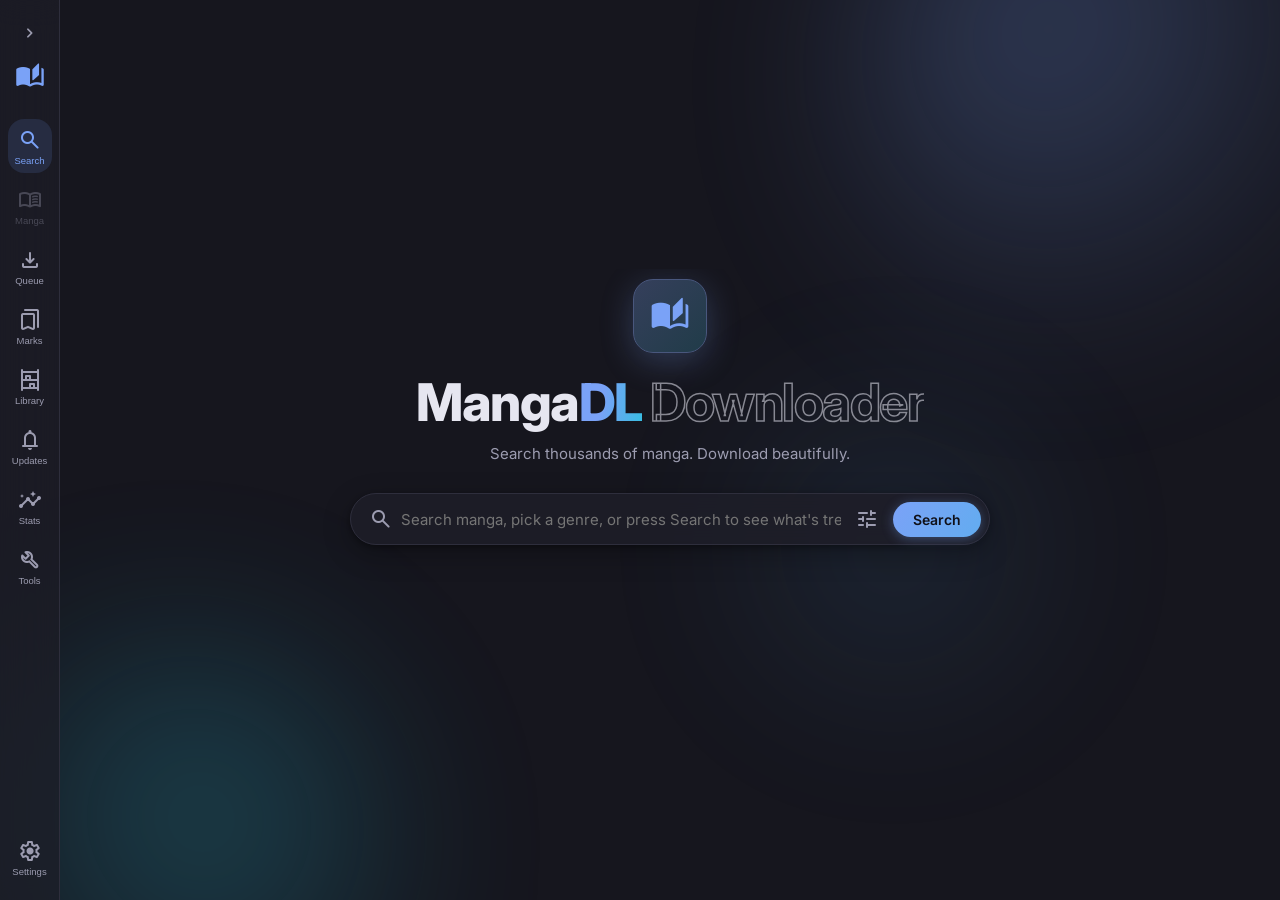
==== commit eec2fae6: "v1.4.24: tray really keeps running, faster startup, contribution calendar Closing to the tray killed" ====
--- a/mangadl/gui/web/index.html
+++ b/mangadl/gui/web/index.html
@@ -9,11 +9,55 @@
 <meta name="referrer" content="no-referrer">
 <meta name="viewport" content="width=device-width, initial-scale=1.0">
 <title>MangaDL</title>
+<!-- Our own stylesheet loads FIRST and from disk, so the app is never
+     unstyled while waiting on a font CDN.
+
+     It used to come last, after two render-blocking stylesheets from
+     fonts.googleapis.com. A desktop app must not block first paint on a
+     remote host it does not need: measured with the CDN reachable the page
+     styled in 0.04s, with it merely slow (3s) 6.0s, and with it blackholed
+     -- a firewall, a captive portal, no internet -- 20.0s of raw unstyled
+     HTML. That is the "CSS is delayed for a long time on startup" report.
+
+     The font links below are now non-blocking: media="print" makes the
+     browser fetch them at low priority without holding up rendering, and
+     the onload handler promotes them to "all" once they arrive. Text shows
+     immediately in the system fallback and swaps to Inter when ready. -->
+<link rel="stylesheet" href="style.css">
 <link rel="preconnect" href="https://fonts.googleapis.com">
 <link rel="preconnect" href="https://fonts.gstatic.com" crossorigin>
-<link href="https://fonts.googleapis.com/css2?family=Inter:wght@400;500;600;700;800&display=swap" rel="stylesheet">
-<link href="https://fonts.googleapis.com/css2?family=Material+Symbols+Rounded:opsz,wght,FILL,GRAD@20..48,300..600,0..1,0" rel="stylesheet">
-<link rel="stylesheet" href="style.css">
+<link href="https://fonts.googleapis.com/css2?family=Inter:wght@400;500;600;700;800&display=swap"
+      rel="stylesheet" media="print" onload="this.media='all'">
+<link href="https://fonts.googleapis.com/css2?family=Material+Symbols+Rounded:opsz,wght,FILL,GRAD@20..48,300..600,0..1,0"
+      rel="stylesheet" media="print" onload="this.media='all'">
+<noscript>
+  <link href="https://fonts.googleapis.com/css2?family=Inter:wght@400;500;600;700;800&display=swap" rel="stylesheet">
+  <link href="https://fonts.googleapis.com/css2?family=Material+Symbols+Rounded:opsz,wght,FILL,GRAD@20..48,300..600,0..1,0" rel="stylesheet">
+</noscript>
+<script>
+/* Icons are ligatures: until the Material Symbols font arrives, every icon
+   renders as its literal name ("chevron_right", "auto_stories"), which is
+   far uglier than a blank square and reflows the layout when it swaps.
+   Hide the glyphs until the font is ready -- but only ever briefly: the
+   timeout guarantees the UI is usable offline, where the font never loads
+   and the names are still better than nothing. */
+(function () {
+  var reveal = function () {
+    document.documentElement.classList.add("icons-ready");
+  };
+  var timer = setTimeout(reveal, 1200);
+  try {
+    if (document.fonts && document.fonts.load) {
+      document.fonts.load("24px 'Material Symbols Rounded'")
+        .then(function () { clearTimeout(timer); reveal(); })
+        .catch(function () { clearTimeout(timer); reveal(); });
+    } else {
+      clearTimeout(timer);
+      reveal();
+    }
+  } catch (e) { clearTimeout(timer); reveal(); }
+})();
+</script>
 </head>
 <body>
 
@@ -369,50 +413,60 @@
       <p class="hint">Pick a manga from Search to get started</p>
     </div>
 
+    <!-- The queue card owns the whole picture: the header carries the
+         overall state and the Stop button, then the per-manga tiles.
+         These used to be two separate cards -- a queue card of bare tiles,
+         and a floating "N downloads / Stop" card underneath repeating the
+         same totals -- which is what made the tab look unintegrated. -->
     <div class="card" id="cartCard">
       <div class="card-title">
         <span class="material-symbols-rounded">shopping_cart</span>
         Download queue
         <span class="cart-count" id="cartCount">0</span>
+        <span class="flex-spacer"></span>
+        <button class="btn btn-tonal btn-sm hidden" id="openFolderBtn">
+          <span class="material-symbols-rounded">folder_open</span> Open folder
+        </button>
+        <button class="btn btn-danger btn-sm hidden" id="stopBtn">
+          <span class="material-symbols-rounded">stop_circle</span> Stop
+        </button>
         <button class="btn btn-tonal btn-sm cart-clear" id="cartClearBtn">
           <span class="material-symbols-rounded">clear_all</span> Clear queue
         </button>
       </div>
+
+      <div class="q-overall hidden" id="dlActive">
+        <div class="q-overall-head">
+          <span class="q-overall-title" id="dlTitle">–</span>
+          <span class="q-overall-status hint" id="dlStatus">Preparing…</span>
+          <span class="flex-spacer"></span>
+          <span class="q-overall-rate" id="dlRate"></span>
+          <span class="overall-text" id="overallText">0 / 0</span>
+        </div>
+        <div class="overall-bar"><div class="overall-fill" id="overallFill"></div></div>
+      </div>
+
       <div class="cart-list" id="cartList"></div>
     </div>
 
-    <div class="dl-active hidden" id="dlActive">
-      <div class="card dl-header-card">
-        <div class="dl-header">
-          <div>
-            <h2 id="dlTitle">–</h2>
-            <p class="hint" id="dlStatus">Preparing…</p>
-          </div>
-          <div class="dl-actions">
-            <button class="btn btn-tonal hidden" id="openFolderBtn">
-              <span class="material-symbols-rounded">folder_open</span> Open folder
-            </button>
-            <button class="btn btn-danger" id="stopBtn">
-              <span class="material-symbols-rounded">stop_circle</span> Stop
-            </button>
-          </div>
-        </div>
-        <div class="overall">
-          <div class="overall-bar"><div class="overall-fill" id="overallFill"></div></div>
-          <span class="overall-text" id="overallText">0 / 0</span>
-        </div>
-      </div>
-
-      <div class="card">
-        <div class="card-title">
-          <span class="material-symbols-rounded">sync</span> Active chapters
-        </div>
-        <div class="active-chapters" id="activeChapters"></div>
-      </div>
-
-      <div class="card">
+    <div>
+
+      <!-- The "Active chapters" card that used to sit here listed exactly
+           the same in-flight chapters as the expanded queue tiles above,
+           so every downloading chapter was on screen twice. The tiles own
+           that now. #activeChapters stays as a hidden stub because the
+           download event handlers still write per-chapter progress rows
+           into it; removing the node outright would throw on every
+           chapter_start. -->
+      <div class="active-chapters hidden" id="activeChapters" aria-hidden="true"></div>
+
+      <div class="card" id="dlLogCard">
         <div class="card-title">
           <span class="material-symbols-rounded">receipt_long</span> Activity
+          <span class="flex-spacer"></span>
+          <label class="inline-check" title="Show every engine event, not just milestones">
+            <input type="checkbox" id="logAdvanced"> Advanced
+          </label>
         </div>
         <div class="log" id="dlLog"></div>
       </div>
@@ -511,13 +565,60 @@
 
     <div class="stat-grid" id="insightTiles"></div>
 
+    <!-- Recent activity as a contribution calendar. One square per day for
+         the last 53 weeks; brightness grows with that day's chapters and
+         the hue is mixed from the sources they came from. -->
+    <div class="card panel">
+      <div class="card-title">
+        <span class="material-symbols-rounded">calendar_month</span> Recent activity
+        <span class="flex-spacer"></span>
+        <span class="hint" id="calSummary"></span>
+      </div>
+      <div class="cal-wrap">
+        <div class="cal-scroll">
+          <div class="cal-months" id="calMonths"></div>
+          <div class="cal-grid" id="calGrid"></div>
+        </div>
+        <div class="cal-legend">
+          <span id="calRange"></span>
+          <span class="cal-spacer"></span>
+          <span>Less</span>
+          <span class="cal-day lvl-0"></span>
+          <span class="cal-day" style="--cal-color: color-mix(in srgb, var(--accent) 25%, var(--surface-2))"></span>
+          <span class="cal-day" style="--cal-color: color-mix(in srgb, var(--accent) 50%, var(--surface-2))"></span>
+          <span class="cal-day" style="--cal-color: color-mix(in srgb, var(--accent) 75%, var(--surface-2))"></span>
+          <span class="cal-day" style="--cal-color: var(--accent)"></span>
+          <span>More</span>
+        </div>
+      </div>
+    </div>
+
+    <!-- Per-source carousel: each site has a colour, and those colours are
+         what tint the calendar squares above. -->
+    <div class="card panel">
+      <div class="card-title">
+        <span class="material-symbols-rounded">lan</span> By source
+        <span class="flex-spacer"></span>
+        <span class="hint" id="srcSummary"></span>
+      </div>
+      <div class="src-carousel">
+        <button class="src-nav" id="srcPrev" aria-label="Scroll left">
+          <span class="material-symbols-rounded">chevron_left</span>
+        </button>
+        <div class="src-track" id="srcTrack"></div>
+        <button class="src-nav" id="srcNext" aria-label="Scroll right">
+          <span class="material-symbols-rounded">chevron_right</span>
+        </button>
+      </div>
+    </div>
+
     <div class="panel-row">
       <div class="card panel">
-        <div class="card-title"><span class="material-symbols-rounded">lan</span> By source</div>
+        <div class="card-title"><span class="material-symbols-rounded">bar_chart</span> Chapters per source</div>
         <div class="bar-chart" id="sourceChart"></div>
       </div>
       <div class="card panel">
-        <div class="card-title"><span class="material-symbols-rounded">calendar_month</span> Recent activity</div>
+        <div class="card-title"><span class="material-symbols-rounded">show_chart</span> Last 14 days</div>
         <div class="spark" id="activityChart"></div>
       </div>
     </div>
@@ -547,6 +648,7 @@
       <button class="tool-tab" data-tool="orphans">Orphans</button>
       <button class="tool-tab" data-tool="moved">Moved files</button>
       <button class="tool-tab" data-tool="health">Source health</button>
+      <button class="tool-tab" data-tool="covers">Rebuild covers</button>
       <button class="tool-tab" data-tool="history">History</button>
     </div>
 
@@ -610,6 +712,59 @@
       <div class="rank-list" id="healthList"></div>
     </div>
 
+    <div class="tool-panel" id="tool-covers">
+      <div class="tool-bar">
+        <button class="btn primary" id="smartCoversBtn">
+          <span class="material-symbols-rounded">auto_awesome</span>Smart search
+        </button>
+        <button class="btn danger" id="stopSmartBtn" style="display:none">
+          <span class="material-symbols-rounded">stop</span>Stop
+        </button>
+        <span class="tool-note" id="smartNote"></span>
+      </div>
+      <p class="tool-note" style="margin:-6px 0 12px">
+        One button: finds every series, searches all sources, and picks a
+        cover itself using your <b>source ranking in Settings</b> — an exact
+        title match first, then your preferred source, then the largest image
+        so it never settles for a list thumbnail. Loose archives are sorted
+        into folders on the way.
+      </p>
+      <div class="tool-bar">
+        <button class="btn" id="pickCoverFolderBtn">
+          <span class="material-symbols-rounded">folder_open</span>Choose folder
+        </button>
+        <button class="btn" id="scanCoversBtn">
+          <span class="material-symbols-rounded">image_search</span>Scan for missing covers
+        </button>
+        <label class="inline-check">
+          <input type="checkbox" id="coverOverwrite"> Replace existing covers
+        </label>
+        <span class="tool-note" id="coverNote"></span>
+      </div>
+      <div class="tool-bar" style="margin-top:-4px">
+        <span class="tool-note">Folder:</span>
+        <code class="tool-path" id="coverRoot">your downloads folder</code>
+        <button class="btn ghost" id="resetCoverFolderBtn">Reset</button>
+      </div>
+      <p class="tool-note" style="margin:-6px 0 12px">
+        Scans the chosen folder and every folder inside it for
+        <code>.cbz</code> files, works out the series from each filename
+        (<code>Close Family Ch.001-036.cbz</code> &rarr; <em>Close Family</em>),
+        and offers covers from all sources. You pick; it saves
+        <code>cover.jpg</code> next to that archive. A flat folder of loose
+        archives is split into one folder per series first, so each cover
+        belongs to the right book. Nothing is changed until you choose.
+      </p>
+      <div class="tool-bar" id="coverBulkBar" style="display:none">
+        <button class="btn" id="organiseCoversBtn">
+          <span class="material-symbols-rounded">create_new_folder</span>Sort into folders
+        </button>
+        <span class="tool-note">Move every loose archive into a folder named after its series, without downloading covers.</span>
+      </div>
+      <div class="rank-list" id="smartLog"></div>
+      <div class="rank-list" id="coverList"></div>
+    </div>
+
     <div class="tool-panel" id="tool-history">
       <div class="tool-bar">
         <button class="btn danger" id="clearHistoryBtn">
@@ -643,6 +798,27 @@
       <div class="setting-row">
         <div><label>Reset ranking</label><p class="hint">Restore the default order and re-enable every source</p></div>
         <button class="btn" id="resetSourcesBtn">Reset</button>
+      </div>
+    </div>
+
+    <!-- ------------------------------------------------ BACKGROUND -->
+    <div class="card settings-card">
+      <h3>Background</h3>
+      <div class="setting-row">
+        <div><label>Minimise to system tray</label>
+          <p class="hint" id="trayHint">Closing the window keeps downloads running. Reopen or quit from the tray icon.</p></div>
+        <label class="switch"><input type="checkbox" id="setTray"><span></span></label>
+      </div>
+      <div class="setting-row">
+        <div><label>Tray notifications</label><p class="hint">Tell me when a download finishes</p></div>
+        <label class="switch"><input type="checkbox" id="setTrayNotify"><span></span></label>
+      </div>
+      <div class="setting-row">
+        <div><label>Advanced queue log</label>
+          <p class="hint">Log every engine event — page fetches, retries and
+            packaging steps — instead of just chapter milestones. Useful when
+            reporting a problem; noisy otherwise.</p></div>
+        <label class="switch"><input type="checkbox" id="setLogAdvanced"><span></span></label>
       </div>
     </div>
 
--- a/mangadl/gui/web/style.css
+++ b/mangadl/gui/web/style.css
@@ -4,6 +4,7 @@
   /* Radius scale. Corner rounding had drifted to 13 different ad-hoc values
      (6, 7, 8, 9, 10, 12, 13, 14px...), which read as inconsistent across
      settings. Everything now snaps to these four steps. */
+  --radius-xs: 3px;    /* contribution squares and legend dots */
   --radius-sm: 8px;    /* chips, small inputs, list rows */
   --radius-md: 12px;   /* buttons, fields, tiles */
   --radius-lg: 16px;   /* cards, panels */
@@ -86,6 +87,17 @@
   --danger-soft: color-mix(in srgb, #f38ba8 16%, var(--bg));
   --ok: #a6e3a1;
   --ok-soft: color-mix(in srgb, #a6e3a1 14%, var(--surface));
+
+  /* --panel-2 and --edge-c were used by the queue tiles, the cover picker
+     and the tool paths but were never DEFINED anywhere, so all four fell
+     back to their hardcoded literals -- #1b1b26 and #2a2a38. On a dark
+     theme nobody noticed; on the light theme the queue rendered as near
+     black slabs with near black text on them (measured: tile background
+     rgb(27,27,38) behind title text rgb(28,29,31) -- effectively
+     invisible), which is the queue in the screenshot. They are now real
+     theme tokens derived from the surface colours. */
+  --panel-2: var(--surface-2);
+  --edge-c: var(--border);
 }
 [data-theme="light"] {
   --danger: #d32f2f; --ok: #2e7d32;
@@ -110,9 +122,21 @@
 }
 
 .material-symbols-rounded {
+  font-family: 'Material Symbols Rounded';
   font-variation-settings: 'FILL' 0, 'wght' 400, 'GRAD' 0, 'opsz' 24;
   font-size: 22px;
+  line-height: 1;
   user-select: none;
+  /* Reserve the glyph box so promoting the font from print->all does not
+     reflow the whole UI. */
+  min-width: 1em;
+}
+
+/* Icon ligatures render as their literal names until the font loads.
+   html.icons-ready is set by the inline script in index.html, either when
+   the font resolves or after a short timeout, whichever comes first. */
+html:not(.icons-ready) .material-symbols-rounded {
+  visibility: hidden;
 }
 
 .hidden { display: none !important; }
@@ -321,7 +345,15 @@
   transform: none;
   transition: max-height .45s cubic-bezier(.5,0,.2,1), opacity .3s ease,
               transform .45s cubic-bezier(.5,0,.2,1), margin .45s ease;
+  /* This clips deliberately -- collapsing to max-height:0 is how the title
+     disappears once results show. But the icon inside floats 7px upward
+     forever, and with no headroom the top of it was sliced off on every
+     bounce (measured: icon top sat 1.4px ABOVE the clip edge at rest, and
+     8.4px above at the peak). Padding gives the animation somewhere to go;
+     the negative margin keeps the layout exactly where it was. */
   overflow: hidden;
+  padding-top: 10px;
+  margin-top: -10px;
   margin-bottom: 30px;
 }
 /* Title disappears when results are showing */
@@ -2165,6 +2197,7 @@
    the switch knob) alone so controls stay recognisable. */
 
 [data-corners="square"] {
+  --radius-xs: 0px;
   --radius-sm: 0px;
   --radius-md: 0px;
   --radius-lg: 0px;
@@ -2191,6 +2224,22 @@
 [data-corners="square"] .b-track,
 [data-corners="square"] .b-fill,
 [data-corners="square"] .sp-bar,
+/* The queue tiles and the contribution calendar hardcode their own radii
+   too, so the corner setting has to reach them explicitly. */
+[data-corners="square"] .q-pill,
+[data-corners="square"] .q-chip,
+[data-corners="square"] .q-bar,
+[data-corners="square"] .q-bar i,
+[data-corners="square"] .q-spark,
+[data-corners="square"] .q-thumb,
+[data-corners="square"] .q-cover,
+[data-corners="square"] .q-chapter,
+[data-corners="square"] .src-swatch,
+[data-corners="square"] .src-card-bar,
+[data-corners="square"] .src-card-bar i,
+[data-corners="square"] .src-mini i,
+[data-corners="square"] .src-nav,
+[data-corners="square"] .cal-tip .tip-dot,
 /* These hardcode 999px, so the radius variables above could never reach
    them and the setting appeared to do nothing to the search box or any
    progress bar -- the two most visible rounded shapes in the app. */
@@ -2561,3 +2610,496 @@
 
 /* Make the folder tiles read as targets while a drag is in progress. */
 body.dragging-bookmark .folder-tile { border-style: dashed; }
+
+/* ------------------------------------------- cover rebuilder picker */
+.cover-picks { display: flex; flex-wrap: wrap; gap: 10px; margin-top: 10px; }
+.cover-pick {
+  display: flex; flex-direction: column; align-items: center; gap: 4px;
+  width: 92px; padding: 6px; cursor: pointer;
+  background: var(--panel-2, #1b1b26); color: inherit;
+  border: 1px solid var(--edge-c, #2a2a38); border-radius: var(--radius-sm);
+  transition: border-color .15s, transform .15s;
+}
+.cover-pick:hover { border-color: var(--accent, #6ea8fe); transform: translateY(-2px); }
+.cover-pick:disabled { opacity: .5; cursor: default; transform: none; }
+.cover-pick img {
+  width: 78px; height: 110px; object-fit: cover;
+  border-radius: var(--radius-sm); background: #11111a;
+}
+.cover-pick span {
+  font-size: 11px; opacity: .75; text-align: center;
+  overflow: hidden; text-overflow: ellipsis; white-space: nowrap; max-width: 78px;
+}
+.inline-check { display: inline-flex; align-items: center; gap: 6px; font-size: 13px; opacity: .85; }
+
+.tool-path {
+  font-size: 12px; opacity: .8; padding: 3px 8px;
+  background: var(--panel-2, #1b1b26); border-radius: var(--radius-sm);
+  max-width: 60ch; overflow: hidden; text-overflow: ellipsis; white-space: nowrap;
+}
+
+/* =============================================== grouped download queue
+
+   One tile per manga, collapsed by default. Collapsed shows a rate
+   sparkline and a chapter fraction; expanded adds the cover, source, ETA
+   and the chapters in flight.
+
+   These used to paint themselves with --panel-2 / --edge-c, which were
+   never defined -- so every tile fell back to a hardcoded near-black and
+   the whole queue ignored the theme. On the light theme that meant black
+   slabs carrying black text. Everything below uses real theme tokens. */
+
+.cart-list { display: flex; flex-direction: column; gap: 10px; }
+
+/* The overall progress strip, now inside the queue card rather than a
+   separate floating card that repeated the same totals underneath it. */
+.q-overall {
+  display: flex; flex-direction: column; gap: 8px;
+  padding: 12px 14px; margin-bottom: 12px;
+  border: 1px solid var(--border);
+  border-radius: var(--radius-md);
+  background: color-mix(in srgb, var(--accent) 6%, var(--surface-2));
+  animation: q-in .26s ease both;
+}
+.q-overall.hidden { display: none; }
+.q-overall-head { display: flex; align-items: baseline; gap: 10px; flex-wrap: wrap; }
+.q-overall-title { font-weight: 700; font-size: 15px; }
+.q-overall-status { font-size: 12.5px; }
+.q-overall-rate {
+  font-size: 12px; font-variant-numeric: tabular-nums; color: var(--text-2);
+}
+.q-overall .overall-bar {
+  height: 7px; border-radius: 999px; background: var(--bg);
+  border: 1px solid var(--border); overflow: hidden;
+}
+.q-overall .overall-fill {
+  height: 100%; border-radius: inherit;
+  background: linear-gradient(90deg, var(--accent), var(--accent-2));
+  transition: width .45s cubic-bezier(.4, 0, .2, 1);
+}
+.q-overall .overall-text {
+  font-size: 12.5px; font-weight: 600; font-variant-numeric: tabular-nums;
+}
+
+.q-tile {
+  border: 1px solid var(--border);
+  border-radius: var(--radius-md);
+  background: var(--surface);
+  overflow: hidden;
+  transition: border-color .18s ease, box-shadow .18s ease,
+              background .18s ease, transform .18s ease;
+  animation: q-in .26s cubic-bezier(.2, .8, .3, 1) both;
+}
+.q-tile:hover {
+  border-color: color-mix(in srgb, var(--accent) 45%, var(--border));
+  box-shadow: 0 2px 10px color-mix(in srgb, var(--accent) 10%, transparent);
+}
+.q-tile.open {
+  background: var(--surface-2);
+  border-color: color-mix(in srgb, var(--accent) 40%, var(--border));
+}
+.q-tile.running {
+  border-color: color-mix(in srgb, var(--accent) 50%, var(--border));
+}
+.q-tile.failed {
+  border-color: color-mix(in srgb, var(--danger) 55%, var(--border));
+}
+
+/* A hairline of accent down the left edge marks the tile that is actually
+   moving, so a long queue can be scanned without reading any numbers. */
+.q-tile.running .q-head { border-left: 3px solid var(--accent); }
+.q-tile.failed  .q-head { border-left: 3px solid var(--danger); }
+.q-tile .q-head { border-left: 3px solid transparent; }
+
+@keyframes q-in {
+  from { opacity: 0; transform: translateY(-6px); }
+  to   { opacity: 1; transform: none; }
+}
+
+.q-head {
+  display: flex; align-items: center; gap: 12px; width: 100%;
+  padding: 11px 14px; cursor: pointer; text-align: left;
+  background: none; border: 0; color: var(--text); font: inherit;
+  transition: background .15s ease;
+}
+.q-head:hover { background: color-mix(in srgb, var(--accent) 7%, transparent); }
+.q-head:focus-visible { outline: 2px solid var(--accent); outline-offset: -2px; }
+
+.q-chev {
+  font-size: 20px; color: var(--text-2); flex: none;
+  transition: transform .24s cubic-bezier(.4, 0, .2, 1), color .15s ease;
+}
+.q-tile.open .q-chev { transform: rotate(90deg); color: var(--accent); }
+
+.q-thumb {
+  width: 30px; height: 42px; flex: none; object-fit: cover;
+  border-radius: var(--radius-sm);
+  background: var(--surface-2);
+  border: 1px solid var(--border);
+}
+.q-thumb-blank {
+  display: grid; place-items: center; color: var(--text-2);
+}
+.q-thumb-blank .material-symbols-rounded { font-size: 17px; }
+
+.q-headings { flex: 1 1 auto; min-width: 0; display: grid; gap: 1px; }
+.q-name {
+  font-weight: 600; font-size: 14px; color: var(--text);
+  overflow: hidden; text-overflow: ellipsis; white-space: nowrap;
+}
+.q-sub {
+  font-size: 11.5px; color: var(--text-2);
+  overflow: hidden; text-overflow: ellipsis; white-space: nowrap;
+}
+
+.q-spark {
+  flex: none; width: 84px; height: 24px; display: block;
+  border-radius: var(--radius-sm);
+  background: color-mix(in srgb, var(--accent) 7%, transparent);
+}
+/* Deliberately NOT called .spark: that class already existed for the stats
+   bar chart (display:flex, height:110px, gap:4px) and silently applied to
+   this SVG, which is why the collapsed tile drew a stretched graph. */
+.q-sparkline { width: 100%; height: 100%; display: block; overflow: hidden; }
+.spark-line {
+  fill: none; stroke: var(--accent); stroke-width: 1.6;
+  stroke-linejoin: round; stroke-linecap: round;
+}
+.spark-area { fill: color-mix(in srgb, var(--accent) 20%, transparent); stroke: none; }
+
+.q-rate {
+  flex: none; font-size: 11.5px; font-variant-numeric: tabular-nums;
+  color: var(--text-2); min-width: 64px; text-align: right;
+}
+
+.q-pill {
+  flex: none; font-size: 11.5px; font-weight: 700;
+  font-variant-numeric: tabular-nums;
+  padding: 4px 10px; border-radius: 999px;
+  background: var(--surface-2); color: var(--text-2);
+  border: 1px solid var(--border);
+  transition: background .2s ease, color .2s ease;
+}
+.q-pill.running { background: var(--accent); color: var(--accent-text); border-color: transparent; }
+.q-pill.failed  { background: var(--danger); color: #fff; border-color: transparent; }
+.q-pill.done    { background: var(--ok); color: var(--accent-text); border-color: transparent; }
+.q-pill.bump { animation: q-bump .34s cubic-bezier(.2, .8, .3, 1); }
+@keyframes q-bump {
+  0%   { transform: scale(1); }
+  35%  { transform: scale(1.18); }
+  100% { transform: scale(1); }
+}
+
+/* Collapsed by default; grid-template-rows animates to auto height. */
+.q-body {
+  display: grid; grid-template-rows: 0fr;
+  transition: grid-template-rows .28s cubic-bezier(.4, 0, .2, 1);
+}
+.q-tile.open .q-body { grid-template-rows: 1fr; }
+.q-body-inner {
+  overflow: hidden; display: flex; gap: 16px;
+  padding: 0 14px; opacity: 0;
+  border-top: 1px solid transparent;
+  transition: padding .28s ease, opacity .22s ease .05s,
+              border-color .28s ease;
+}
+.q-tile.open .q-body-inner {
+  padding: 14px; opacity: 1; border-top-color: var(--border);
+}
+
+.q-cover {
+  width: 104px; height: 148px; flex: none; object-fit: cover;
+  border-radius: var(--radius-md);
+  background: var(--surface-2);
+  border: 1px solid var(--border);
+  box-shadow: var(--shadow);
+}
+.q-cover-blank { display: grid; place-items: center; color: var(--text-2); }
+.q-cover-blank .material-symbols-rounded { font-size: 34px; }
+
+.q-detail { flex: 1 1 auto; min-width: 0; display: flex;
+            flex-direction: column; gap: 10px; }
+
+.q-meta { display: flex; flex-wrap: wrap; gap: 6px; align-items: center; }
+.q-chip {
+  font-size: 11px; padding: 3px 9px; border-radius: 999px;
+  background: var(--surface); color: var(--text-2);
+  border: 1px solid var(--border);
+}
+.q-tile.open .q-chip { background: var(--bg); }
+.q-chip.src {
+  color: var(--accent);
+  border-color: color-mix(in srgb, var(--accent) 40%, var(--border));
+  background: color-mix(in srgb, var(--accent) 10%, transparent);
+}
+
+.q-stats {
+  display: grid; grid-template-columns: repeat(auto-fit, minmax(92px, 1fr));
+  gap: 10px 16px;
+}
+.q-stats > div { display: flex; flex-direction: column; gap: 2px; min-width: 0; }
+.q-k {
+  font-size: 10px; text-transform: uppercase; letter-spacing: .07em;
+  color: var(--text-2); font-weight: 600;
+}
+.q-v {
+  font-size: 14px; font-weight: 600; color: var(--text);
+  font-variant-numeric: tabular-nums;
+  overflow: hidden; text-overflow: ellipsis; white-space: nowrap;
+}
+
+.q-bar {
+  height: 6px; border-radius: 999px; background: var(--surface);
+  border: 1px solid var(--border); overflow: hidden;
+}
+.q-tile.open .q-bar { background: var(--bg); }
+.q-bar i {
+  display: block; height: 100%; border-radius: inherit;
+  background: linear-gradient(90deg, var(--accent), var(--accent-2));
+  transition: width .45s cubic-bezier(.4, 0, .2, 1);
+}
+
+/* Chapters currently downloading, inside the expanded tile. This is the
+   only place they are listed: the separate "Active chapters" card that used
+   to sit under the queue said the same thing twice. */
+.q-now { display: flex; flex-direction: column; gap: 6px; }
+.q-now-list { display: flex; flex-direction: column; gap: 5px; }
+
+.q-chapter {
+  position: relative; display: flex; align-items: center; gap: 10px;
+  font-size: 12px; padding: 6px 10px;
+  border-radius: var(--radius-sm);
+  background: var(--surface);
+  border: 1px solid var(--border);
+  overflow: hidden;
+  animation: q-in .22s ease both;
+}
+.q-tile.open .q-chapter { background: var(--bg); }
+.q-chapter i {
+  position: absolute; inset: 0 auto 0 0; display: block;
+  background: color-mix(in srgb, var(--accent) 18%, transparent);
+  transition: width .35s ease; z-index: 0;
+}
+.q-chapter .q-ch-name {
+  position: relative; z-index: 1; flex: 1 1 auto; min-width: 0;
+  overflow: hidden; text-overflow: ellipsis; white-space: nowrap;
+  color: var(--text);
+}
+.q-chapter .q-ch-count {
+  position: relative; z-index: 1; flex: none;
+  font-variant-numeric: tabular-nums; color: var(--text-2); font-size: 11.5px;
+}
+
+.q-actions { display: flex; gap: 8px; flex-wrap: wrap; }
+
+.q-empty {
+  padding: 26px 14px; text-align: center; color: var(--text-2);
+  font-size: 13px;
+}
+
+/* An indeterminate shimmer while a job is starting and has no numbers yet,
+   so "nothing is happening" and "waiting for the server" look different. */
+.q-tile.starting .q-pill::after {
+  content: ""; position: absolute; inset: 0;
+  background: linear-gradient(90deg, transparent,
+              color-mix(in srgb, var(--accent) 25%, transparent), transparent);
+  animation: shimmer 1.4s linear infinite;
+}
+.q-tile.starting .q-pill { position: relative; overflow: hidden; }
+
+/* ------------------------------------------------------ misc animations */
+
+.toast { animation: toast-in .26s cubic-bezier(.2, .8, .3, 1) both; }
+@keyframes toast-in {
+  from { opacity: 0; transform: translateY(10px) scale(.97); }
+  to   { opacity: 1; transform: none; }
+}
+
+.card { animation: card-in .24s ease both; }
+@keyframes card-in {
+  from { opacity: 0; transform: translateY(6px); }
+  to   { opacity: 1; transform: none; }
+}
+
+.btn { transition: background .15s ease, border-color .15s ease,
+                   transform .12s ease, box-shadow .15s ease; }
+.btn:active { transform: translateY(1px) scale(.985); }
+
+.rank-row, .cover-pick, .src { transition: transform .15s ease, border-color .15s ease; }
+
+.tool-path {
+  font-size: 12px; opacity: .8; padding: 3px 8px;
+  background: var(--panel-2, #1b1b26); border-radius: var(--radius-sm);
+  max-width: 60ch; overflow: hidden; text-overflow: ellipsis; white-space: nowrap;
+}
+
+/* ============================== contribution calendar (GitHub-style dots)
+
+   Recent activity, one square per day for the last 53 weeks. Brightness
+   grows with the number of chapters downloaded that day; the hue is mixed
+   from the sources those chapters came from, so a year of downloading
+   reads as a colour history of which sites you actually use. */
+
+.cal-wrap { display: flex; flex-direction: column; gap: 10px; }
+
+.cal-scroll {
+  overflow-x: auto; overflow-y: hidden; padding-bottom: 4px;
+  scrollbar-width: thin;
+}
+
+.cal-grid {
+  display: grid;
+  grid-auto-flow: column;               /* one column per week */
+  grid-template-rows: repeat(7, 1fr);
+  gap: 3px;
+  width: max-content;
+}
+
+.cal-day {
+  width: 12px; height: 12px;
+  border-radius: var(--radius-xs);
+  background: var(--cal-color, var(--surface-2));
+  border: 1px solid color-mix(in srgb, var(--text) 6%, transparent);
+  cursor: default;
+  transition: transform .14s cubic-bezier(.2, .8, .3, 1),
+              box-shadow .14s ease, outline-color .14s ease;
+  outline: 2px solid transparent; outline-offset: 1px;
+  animation: cal-pop .3s ease both;
+  animation-delay: var(--cal-delay, 0s);
+}
+.cal-day:hover {
+  transform: scale(1.42);
+  outline-color: var(--accent);
+  box-shadow: 0 2px 8px color-mix(in srgb, var(--accent) 35%, transparent);
+  z-index: 2;
+}
+/* An empty day is a flat surface tint, never a coloured one -- a source
+   colour on a day with no downloads would be a lie. */
+.cal-day.lvl-0 { background: var(--surface-2); }
+
+@keyframes cal-pop {
+  from { opacity: 0; transform: scale(.4); }
+  to   { opacity: 1; transform: none; }
+}
+
+/* The corner setting reaches these too. */
+[data-corners="square"] .cal-day { border-radius: 0; }
+
+.cal-legend {
+  display: flex; align-items: center; gap: 6px;
+  font-size: 11.5px; color: var(--text-2);
+}
+.cal-legend .cal-day { animation: none; cursor: default; }
+.cal-legend .cal-day:hover { transform: none; outline-color: transparent; box-shadow: none; }
+.cal-spacer { flex: 1; }
+
+.cal-months {
+  display: grid; grid-auto-flow: column; gap: 3px;
+  width: max-content; font-size: 10.5px; color: var(--text-2);
+  height: 14px;
+}
+.cal-month { grid-row: 1; white-space: nowrap; }
+
+/* --------------------------------------------------- source carousel */
+
+.src-carousel { position: relative; display: flex; align-items: center; gap: 8px; }
+
+.src-track {
+  display: flex; gap: 10px; overflow-x: auto; scroll-behavior: smooth;
+  scroll-snap-type: x mandatory; padding: 4px 2px 10px;
+  flex: 1 1 auto; scrollbar-width: thin;
+}
+
+.src-card {
+  flex: 0 0 auto; width: 190px; scroll-snap-align: start;
+  border: 1px solid var(--border); border-radius: var(--radius-md);
+  background: var(--surface); padding: 12px;
+  display: flex; flex-direction: column; gap: 8px;
+  transition: transform .18s cubic-bezier(.2, .8, .3, 1),
+              border-color .18s ease, box-shadow .18s ease;
+  animation: q-in .3s ease both;
+}
+.src-card:hover {
+  transform: translateY(-3px);
+  border-color: var(--src-color, var(--accent));
+  box-shadow: 0 6px 18px color-mix(in srgb, var(--src-color, var(--accent)) 22%, transparent);
+}
+
+.src-card-head { display: flex; align-items: center; gap: 8px; }
+.src-swatch {
+  width: 12px; height: 12px; border-radius: var(--radius-xs); flex: none;
+  background: var(--src-color, var(--accent));
+  box-shadow: 0 0 0 3px color-mix(in srgb, var(--src-color, var(--accent)) 20%, transparent);
+}
+.src-card-name {
+  font-weight: 600; font-size: 13px; min-width: 0;
+  overflow: hidden; text-overflow: ellipsis; white-space: nowrap;
+}
+.src-card-value { font-size: 20px; font-weight: 700; font-variant-numeric: tabular-nums; }
+.src-card-sub { font-size: 11.5px; color: var(--text-2); }
+
+.src-card-bar {
+  height: 5px; border-radius: 999px; background: var(--surface-2);
+  overflow: hidden;
+}
+.src-card-bar i {
+  display: block; height: 100%; border-radius: inherit;
+  background: var(--src-color, var(--accent));
+  transition: width .5s cubic-bezier(.4, 0, .2, 1);
+}
+
+.src-nav {
+  flex: none; width: 30px; height: 30px; border-radius: 50%;
+  display: grid; place-items: center; cursor: pointer;
+  background: var(--surface); color: var(--text);
+  border: 1px solid var(--border);
+  transition: background .15s ease, transform .12s ease, opacity .15s ease;
+}
+.src-nav:hover { background: var(--accent-soft); border-color: var(--accent); }
+.src-nav:active { transform: scale(.92); }
+.src-nav:disabled { opacity: .35; cursor: default; }
+.src-nav .material-symbols-rounded { font-size: 18px; }
+
+/* Mini per-source contribution rows inside the carousel card. */
+.src-mini {
+  display: grid; grid-auto-flow: column; grid-template-rows: repeat(7, 1fr);
+  gap: 2px; width: max-content;
+}
+.src-mini i {
+  width: 5px; height: 5px; border-radius: var(--radius-xs); display: block;
+  background: var(--src-color, var(--accent));
+}
+
+/* --------------------------------------------------------- tooltip */
+
+.cal-tip {
+  position: fixed; z-index: 60; pointer-events: none;
+  max-width: 260px; padding: 8px 10px;
+  border-radius: var(--radius-sm);
+  background: var(--surface-2); color: var(--text);
+  border: 1px solid var(--border);
+  box-shadow: var(--shadow);
+  font-size: 12px; line-height: 1.45;
+  opacity: 0; transform: translateY(4px);
+  transition: opacity .14s ease, transform .14s ease;
+}
+.cal-tip.show { opacity: 1; transform: none; }
+.cal-tip b { font-weight: 700; }
+.cal-tip .tip-row { display: flex; align-items: center; gap: 6px; }
+.cal-tip .tip-dot {
+  width: 8px; height: 8px; border-radius: var(--radius-xs); flex: none;
+  background: var(--tip-color, var(--accent));
+}
+.cal-tip .tip-muted { color: var(--text-2); }
+
+@media (prefers-reduced-motion: reduce) {
+  /* Honour the OS setting: motion is decoration, never the only signal. */
+  .q-tile, .q-body, .q-body-inner, .q-chev, .q-pill, .q-bar i,
+  .toast, .card, .btn, .q-chapter, .rank-row, .cover-pick, .src,
+  .cal-day, .src-card, .src-card-bar i, .cal-tip, .q-spark, .q-thumb {
+    animation: none !important;
+    transition: none !important;
+  }
+  .cal-day:hover { transform: none; }
+  .src-track { scroll-behavior: auto; }
+}
